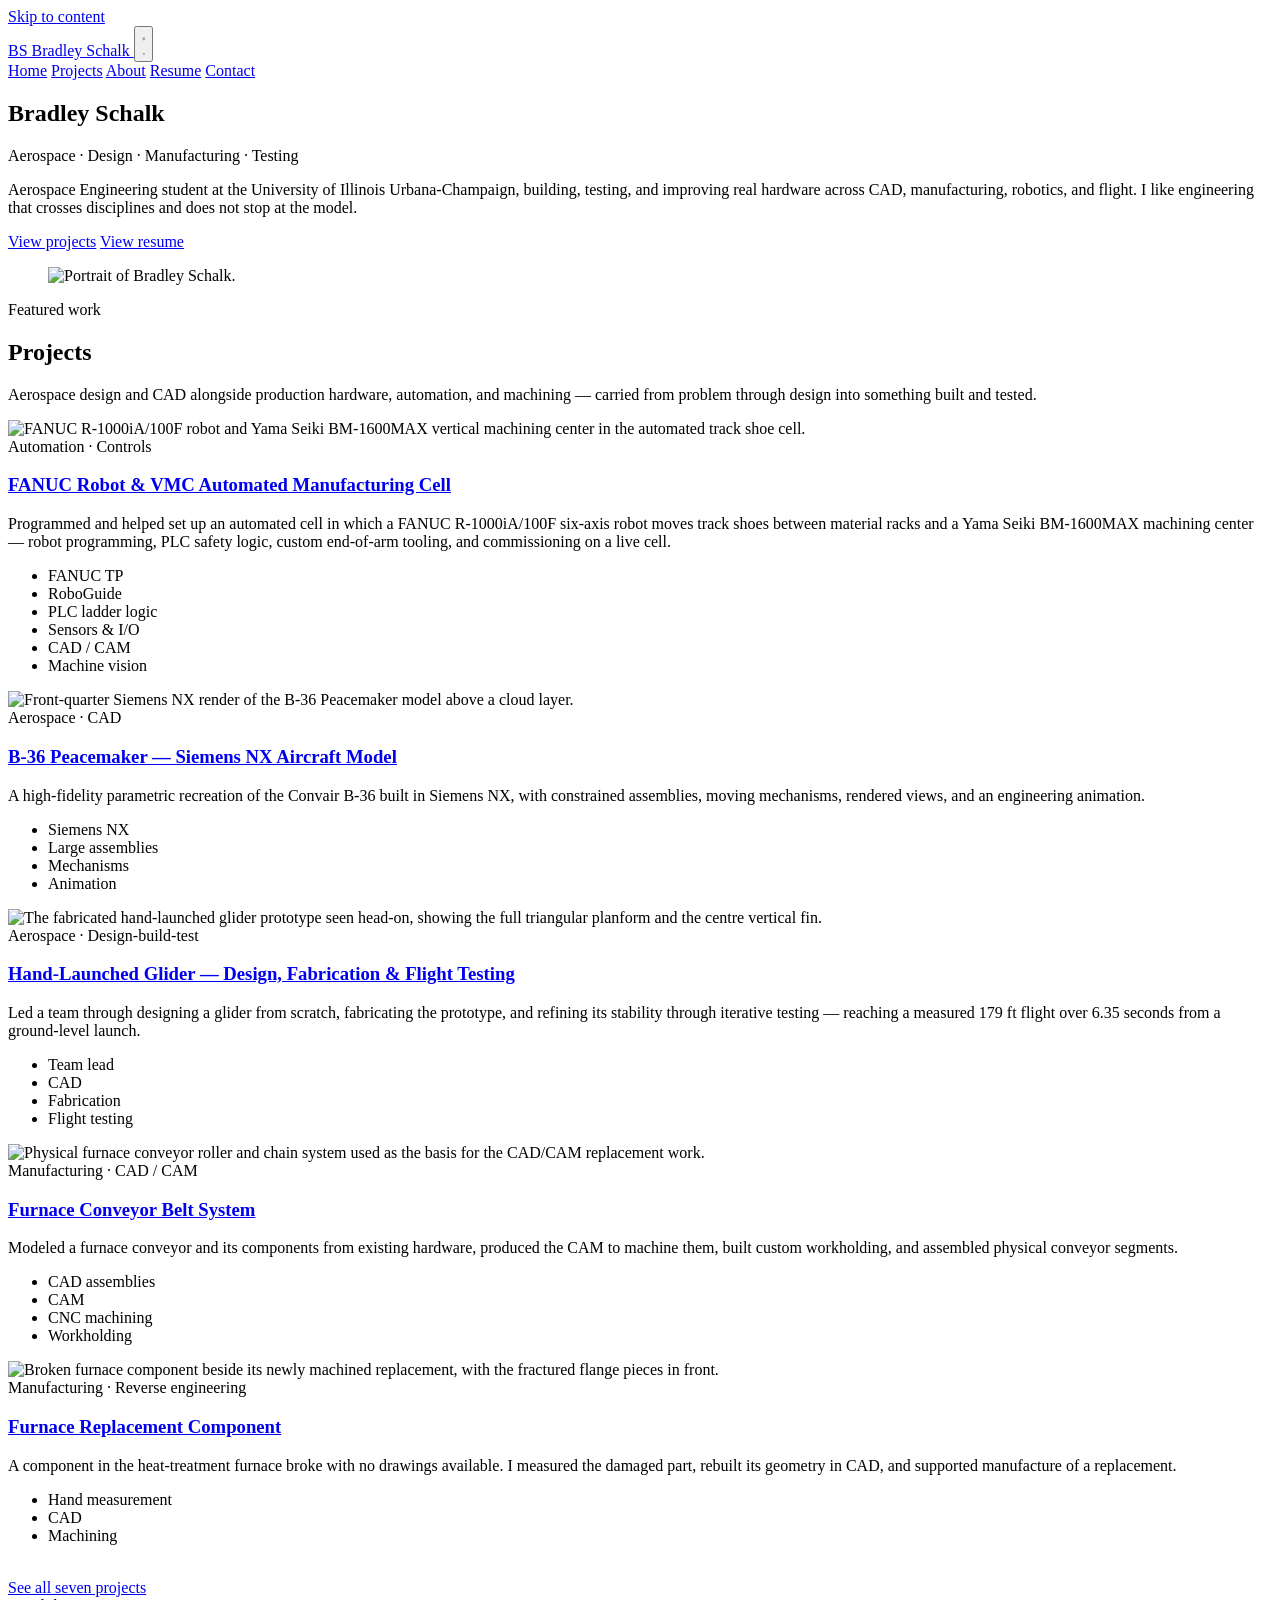
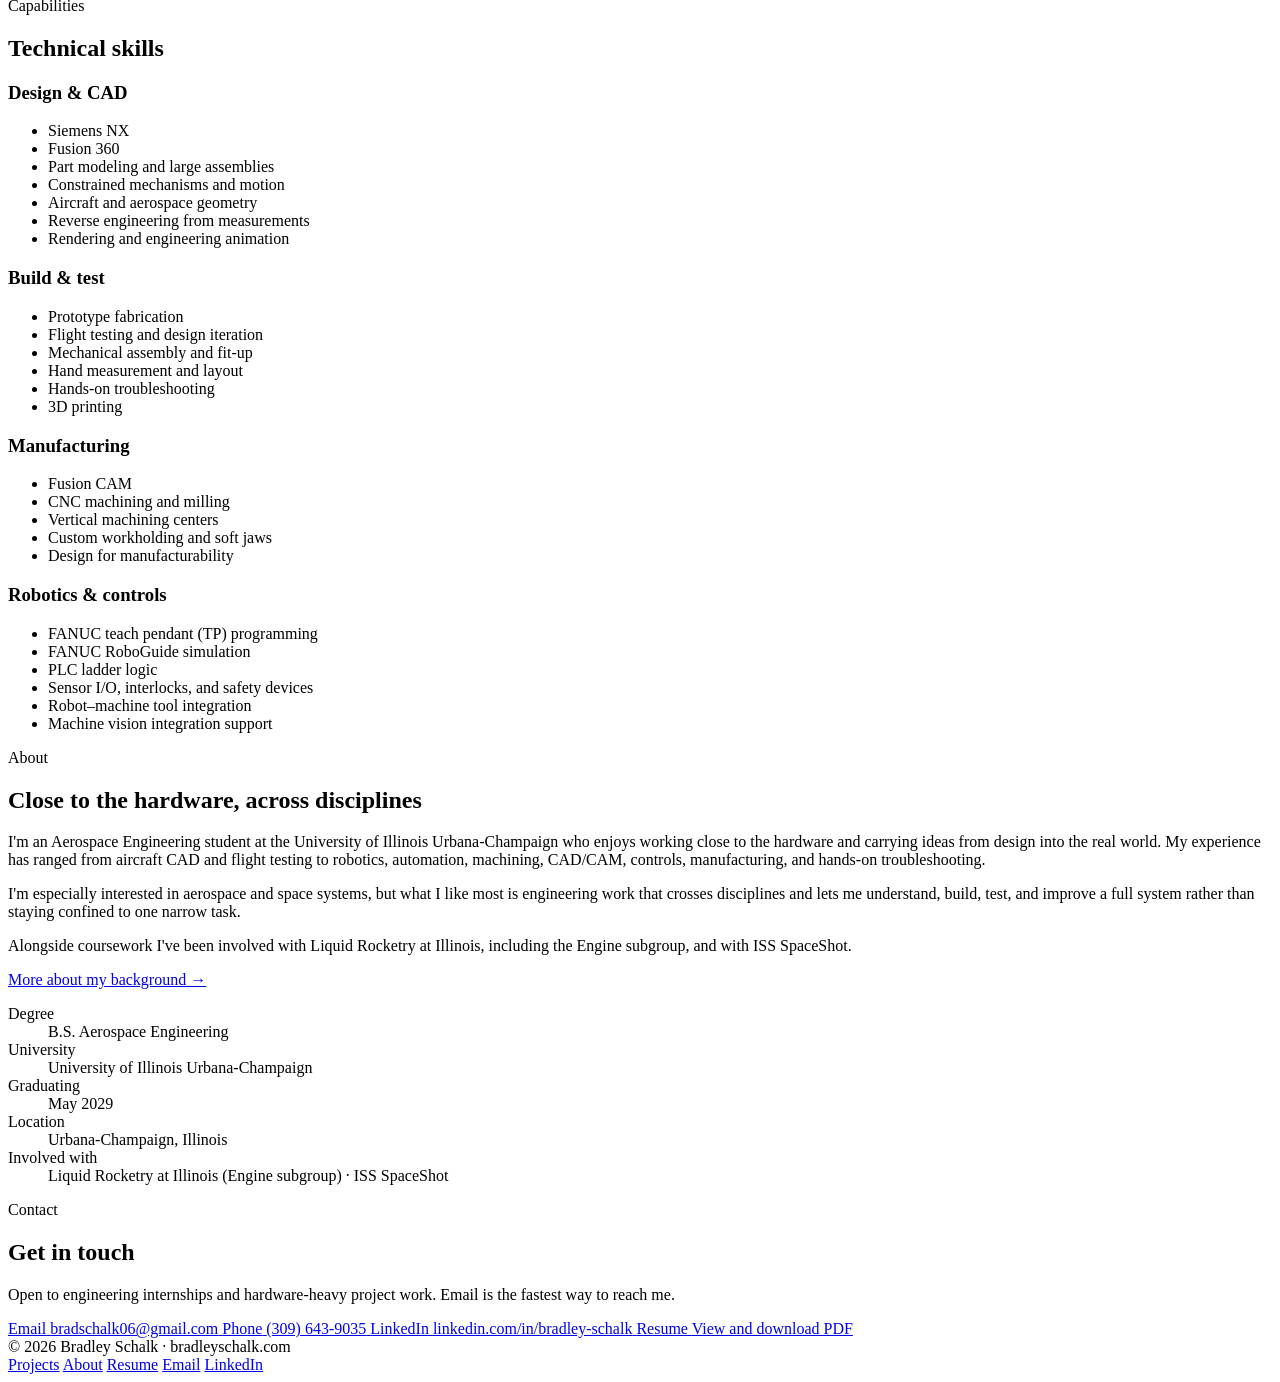
==== index.html @ 41329cb3 "Add files via upload" ====
<!DOCTYPE html>
<html lang="en">
<head>
<meta charset="utf-8">
<meta name="viewport" content="width=device-width, initial-scale=1">

<title>Bradley Schalk | Aerospace Engineering Portfolio</title>
<meta name="description" content="Aerospace Engineering portfolio of Bradley Schalk featuring aircraft CAD, flight testing, robotics, manufacturing, CAD/CAM, mechanical design, automation, and hands-on engineering projects.">
<meta name="author" content="Bradley Schalk">

<!-- Canonical + Open Graph URLs. Run ./set-domain.sh <your-domain> to fill these in. -->
<link rel="canonical" href="https://bradleyschalk.com/">

<meta property="og:site_name" content="bradleyschalk.com">
<meta property="og:type" content="website">
<meta property="og:title" content="Bradley Schalk | Aerospace Engineering Portfolio">
<meta property="og:description" content="Aerospace Engineering student turning designs into real hardware — aircraft CAD, flight testing, robotics, automation, CAD/CAM, and machining.">
<meta property="og:image" content="https://bradleyschalk.com/assets/images/og-image.jpg">
<meta property="og:url" content="https://bradleyschalk.com/">
<meta name="twitter:card" content="summary_large_image">

<link rel="icon" href="favicon.svg" type="image/svg+xml">

<link rel="preconnect" href="https://fonts.googleapis.com">
<link rel="preconnect" href="https://fonts.gstatic.com" crossorigin>
<link href="https://fonts.googleapis.com/css2?family=IBM+Plex+Mono:wght@400;500;600&family=IBM+Plex+Sans:wght@400;500;600;700&display=swap" rel="stylesheet">
<link rel="stylesheet" href="css/styles.css">

<script type="application/ld+json">
{
  "@context": "https://schema.org",
  "@type": "Person",
  "name": "Bradley Schalk",
  "description": "Aerospace Engineering student at the University of Illinois Urbana-Champaign working across design, manufacturing, testing, and hands-on hardware.",
  "email": "bradschalk06@gmail.com",
  "address": {
    "@type": "PostalAddress",
    "addressLocality": "Urbana-Champaign",
    "addressRegion": "IL",
    "addressCountry": "US"
  },
  "alumniOf": {
    "@type": "CollegeOrUniversity",
    "name": "University of Illinois Urbana-Champaign"
  },
  "sameAs": ["https://www.linkedin.com/in/bradley-schalk"]
}
</script>
</head>

<body>
<a class="skip-link" href="#main">Skip to content</a>

<!-- ============================= NAVIGATION ============================= -->
<header class="nav">
  <div class="wrap nav__inner">
    <a class="nav__brand" href="index.html">
      <span class="nav__mark" aria-hidden="true">BS</span>
      Bradley Schalk
    </a>

    <button class="nav__toggle" type="button" aria-expanded="false" aria-controls="nav-links" aria-label="Toggle navigation">
      <svg class="icon-open" viewBox="0 0 24 24" fill="none" stroke="currentColor" stroke-width="2" aria-hidden="true"><path d="M3 6h18M3 12h18M3 18h18"/></svg>
      <svg class="icon-close" viewBox="0 0 24 24" fill="none" stroke="currentColor" stroke-width="2" aria-hidden="true"><path d="M18 6L6 18M6 6l12 12"/></svg>
    </button>

    <nav class="nav__links" id="nav-links" aria-label="Main">
      <a class="nav__link" href="index.html" aria-current="page">Home</a>
      <a class="nav__link" href="projects/index.html">Projects</a>
      <a class="nav__link" href="about.html">About</a>
      <a class="nav__link" href="resume.html">Resume</a>
      <a class="nav__link" href="contact.html">Contact</a>
    </nav>
  </div>
</header>

<main id="main">

  <!-- ================================ HERO ============================== -->
  <section class="hero">
    <div class="wrap hero__grid">
      <div>
        <h1>Bradley Schalk</h1>
        <p class="hero__role">Aerospace &middot; Design &middot; Manufacturing &middot; Testing</p>
        <p class="hero__lead">
          Aerospace Engineering student at the University of Illinois Urbana-Champaign,
          building, testing, and improving real hardware across CAD, manufacturing,
          robotics, and flight. I like engineering that crosses disciplines and does not
          stop at the model.
        </p>
        <div class="btn-row">
          <a class="btn btn--primary" href="projects/index.html">View projects</a>
          <a class="btn" href="resume.html">View resume</a>
        </div>
      </div>

      <figure class="hero__figure">
        <img src="assets/images/about/portrait.webp"
             alt="Portrait of Bradley Schalk."
             width="800" height="1000" fetchpriority="high" decoding="async">
      </figure>
    </div>
  </section>

  <!-- ========================= FEATURED PROJECTS ======================== -->
  <section class="section" id="projects">
    <div class="wrap">
      <div class="section__head">
        <span class="eyebrow">Featured work</span>
        <h2>Projects</h2>
        <p>
          Aerospace design and CAD alongside production hardware, automation, and
          machining &mdash; carried from problem through design into something built and
          tested.
        </p>
      </div>

      <div class="pgrid">

        <!-- ---------------------- FLAGSHIP PROJECT ---------------------- -->
        <article class="pcard pcard--flagship">
          <div class="pcard__media">
            <img src="assets/images/robot-cell/cell-overview-thumb.webp"
                 alt="FANUC R-1000iA/100F robot and Yama Seiki BM-1600MAX vertical machining center in the automated track shoe cell."
                 loading="lazy" decoding="async" width="820" height="615">
          </div>
          <div class="pcard__body">
            <span class="eyebrow">Automation &middot; Controls</span>
            <h3 class="pcard__title">
              <a href="projects/robot-cell.html">FANUC Robot &amp; VMC Automated Manufacturing Cell</a>
            </h3>
            <p class="pcard__desc">
              Programmed and helped set up an automated cell in which a FANUC
              R-1000iA/100F six-axis robot moves track shoes between material racks and a
              Yama Seiki BM-1600MAX machining center &mdash; robot programming, PLC safety
              logic, custom end-of-arm tooling, and commissioning on a live cell.
            </p>
            <div class="pcard__foot">
              <ul class="tags">
                <li class="tag tag--accent">FANUC TP</li>
                <li class="tag">RoboGuide</li>
                <li class="tag">PLC ladder logic</li>
                <li class="tag">Sensors &amp; I/O</li>
                <li class="tag">CAD / CAM</li>
                <li class="tag">Machine vision</li>
              </ul>
            </div>
          </div>
        </article>

        <div class="pcol">
          <article class="pcard">
            <div class="pcard__media pcard__media--fit pcard__media--cine">
              <img src="assets/images/b36-peacemaker/nx-render-front-quarter-thumb.webp"
                   alt="Front-quarter Siemens NX render of the B-36 Peacemaker model above a cloud layer."
                   loading="lazy" decoding="async" width="820" height="434">
            </div>
            <div class="pcard__body">
              <span class="eyebrow">Aerospace &middot; CAD</span>
              <h3 class="pcard__title">
                <a href="projects/b36-peacemaker.html">B-36 Peacemaker &mdash; Siemens NX Aircraft Model</a>
              </h3>
              <p class="pcard__desc">
                A high-fidelity parametric recreation of the Convair B-36 built in Siemens
                NX, with constrained assemblies, moving mechanisms, rendered views, and an
                engineering animation.
              </p>
              <div class="pcard__foot">
                <ul class="tags">
                  <li class="tag tag--accent">Siemens NX</li>
                  <li class="tag">Large assemblies</li>
                  <li class="tag">Mechanisms</li>
                  <li class="tag">Animation</li>
                </ul>
              </div>
            </div>
          </article>
          <article class="pcard">
            <div class="pcard__media pcard__media--fit pcard__media--wide">
              <img src="assets/images/glider/cover-card.webp"
                   alt="The fabricated hand-launched glider prototype seen head-on, showing the full triangular planform and the centre vertical fin."
                   loading="lazy" decoding="async" width="1100" height="1081">
            </div>
            <div class="pcard__body">
              <span class="eyebrow">Aerospace &middot; Design-build-test</span>
              <h3 class="pcard__title">
                <a href="projects/glider.html">Hand-Launched Glider &mdash; Design, Fabrication &amp; Flight Testing</a>
              </h3>
              <p class="pcard__desc">
                Led a team through designing a glider from scratch, fabricating the
                prototype, and refining its stability through iterative testing &mdash;
                reaching a measured 179 ft flight over 6.35 seconds from a ground-level
                launch.
              </p>
              <div class="pcard__foot">
                <ul class="tags">
                  <li class="tag tag--accent">Team lead</li>
                  <li class="tag">CAD</li>
                  <li class="tag">Fabrication</li>
                  <li class="tag">Flight testing</li>
                </ul>
              </div>
            </div>
          </article>
        </div>

        <div class="pcol">
          <article class="pcard">
            <div class="pcard__media">
              <img src="assets/images/conveyor/hero-physical-thumb.webp"
                   alt="Physical furnace conveyor roller and chain system used as the basis for the CAD/CAM replacement work."
                   loading="lazy" decoding="async" width="820" height="615">
            </div>
            <div class="pcard__body">
              <span class="eyebrow">Manufacturing &middot; CAD / CAM</span>
              <h3 class="pcard__title">
                <a href="projects/conveyor.html">Furnace Conveyor Belt System</a>
              </h3>
              <p class="pcard__desc">
                Modeled a furnace conveyor and its components from existing hardware,
                produced the CAM to machine them, built custom workholding, and assembled
                physical conveyor segments.
              </p>
              <div class="pcard__foot">
                <ul class="tags">
                  <li class="tag">CAD assemblies</li>
                  <li class="tag">CAM</li>
                  <li class="tag">CNC machining</li>
                  <li class="tag">Workholding</li>
                </ul>
              </div>
            </div>
          </article>
          <article class="pcard">
            <div class="pcard__media">
              <img src="assets/images/furnace-part/original-vs-replacement-cover-thumb.webp"
                   alt="Broken furnace component beside its newly machined replacement, with the fractured flange pieces in front."
                   loading="lazy" decoding="async" width="820" height="513">
            </div>
            <div class="pcard__body">
              <span class="eyebrow">Manufacturing &middot; Reverse engineering</span>
              <h3 class="pcard__title">
                <a href="projects/furnace-part.html">Furnace Replacement Component</a>
              </h3>
              <p class="pcard__desc">
                A component in the heat-treatment furnace broke with no drawings available. I
                measured the damaged part, rebuilt its geometry in CAD, and supported
                manufacture of a replacement.
              </p>
              <div class="pcard__foot">
                <ul class="tags">
                  <li class="tag">Hand measurement</li>
                  <li class="tag">CAD</li>
                  <li class="tag">Machining</li>
                </ul>
              </div>
            </div>
          </article>
        </div>


      </div>

      <div class="btn-row" style="margin-top:34px">
        <a class="btn" href="projects/index.html">See all seven projects</a>
      </div>
    </div>
  </section>

  <!-- ============================== SKILLS ============================== -->
  <section class="section" id="skills">
    <div class="wrap">
      <div class="section__head">
        <span class="eyebrow">Capabilities</span>
        <h2>Technical skills</h2>
      </div>

      <!-- TIP: add any other software you want listed as you pick it up. -->
      <div class="skills">
        <div class="skills__group">
          <h3>Design &amp; CAD</h3>
          <ul>
            <li>Siemens NX</li>
            <li>Fusion 360</li>
            <li>Part modeling and large assemblies</li>
            <li>Constrained mechanisms and motion</li>
            <li>Aircraft and aerospace geometry</li>
            <li>Reverse engineering from measurements</li>
            <li>Rendering and engineering animation</li>
          </ul>
        </div>

        <div class="skills__group">
          <h3>Build &amp; test</h3>
          <ul>
            <li>Prototype fabrication</li>
            <li>Flight testing and design iteration</li>
            <li>Mechanical assembly and fit-up</li>
            <li>Hand measurement and layout</li>
            <li>Hands-on troubleshooting</li>
            <li>3D printing</li>
          </ul>
        </div>

        <div class="skills__group">
          <h3>Manufacturing</h3>
          <ul>
            <li>Fusion CAM</li>
            <li>CNC machining and milling</li>
            <li>Vertical machining centers</li>
            <li>Custom workholding and soft jaws</li>
            <li>Design for manufacturability</li>
          </ul>
        </div>

        <div class="skills__group">
          <h3>Robotics &amp; controls</h3>
          <ul>
            <li>FANUC teach pendant (TP) programming</li>
            <li>FANUC RoboGuide simulation</li>
            <li>PLC ladder logic</li>
            <li>Sensor I/O, interlocks, and safety devices</li>
            <li>Robot&ndash;machine tool integration</li>
            <li>Machine vision integration support</li>
          </ul>
        </div>
      </div>
    </div>
  </section>

  <!-- =============================== ABOUT ============================== -->
  <section class="section" id="about">
    <div class="wrap">
      <div class="section__head">
        <span class="eyebrow">About</span>
        <h2>Close to the hardware, across disciplines</h2>
      </div>

      <div class="hero__grid">
        <div class="prose">
          <p>
            I'm an Aerospace Engineering student at the University of Illinois
            Urbana-Champaign who enjoys working close to the hardware and carrying ideas
            from design into the real world. My experience has ranged from aircraft CAD and
            flight testing to robotics, automation, machining, CAD/CAM, controls,
            manufacturing, and hands-on troubleshooting.
          </p>
          <p>
            I'm especially interested in aerospace and space systems, but what I like most
            is engineering work that crosses disciplines and lets me understand, build,
            test, and improve a full system rather than staying confined to one narrow
            task.
          </p>
          <p>
            Alongside coursework I've been involved with Liquid Rocketry at Illinois,
            including the Engine subgroup, and with ISS SpaceShot.
          </p>
          <p><a href="about.html">More about my background &rarr;</a></p>
        </div>

        <dl class="specs">
          <div class="specs__row">
            <dt class="specs__key">Degree</dt>
            <dd class="specs__val">B.S. Aerospace Engineering</dd>
          </div>
          <div class="specs__row">
            <dt class="specs__key">University</dt>
            <dd class="specs__val">University of Illinois Urbana-Champaign</dd>
          </div>
          <div class="specs__row">
            <dt class="specs__key">Graduating</dt>
            <dd class="specs__val">May 2029</dd>
          </div>
          <div class="specs__row">
            <dt class="specs__key">Location</dt>
            <dd class="specs__val">Urbana-Champaign, Illinois</dd>
          </div>
          <div class="specs__row">
            <dt class="specs__key">Involved with</dt>
            <dd class="specs__val">Liquid Rocketry at Illinois (Engine subgroup) &middot; ISS SpaceShot</dd>
          </div>
        </dl>
      </div>
    </div>
  </section>

  <!-- ============================= CONTACT ============================== -->
  <section class="section" id="contact">
    <div class="wrap">
      <div class="section__head">
        <span class="eyebrow">Contact</span>
        <h2>Get in touch</h2>
        <p>Open to engineering internships and hardware-heavy project work. Email is the fastest way to reach me.</p>
      </div>

      <div class="contact-grid">
        <a class="contact-card" href="mailto:bradschalk06@gmail.com">
          <span class="eyebrow">Email</span>
          <span class="value">bradschalk06@gmail.com</span>
        </a>
        <a class="contact-card" href="tel:+13096439035">
          <span class="eyebrow">Phone</span>
          <span class="value">(309) 643-9035</span>
        </a>
        <a class="contact-card" href="https://www.linkedin.com/in/bradley-schalk" target="_blank" rel="noopener">
          <span class="eyebrow">LinkedIn</span>
          <span class="value">linkedin.com/in/bradley-schalk</span>
        </a>
        <a class="contact-card" href="resume.html">
          <span class="eyebrow">Resume</span>
          <span class="value">View and download PDF</span>
        </a>
      </div>
    </div>
  </section>

</main>

<!-- ================================ FOOTER =============================== -->
<footer class="footer">
  <div class="wrap footer__inner">
    <span>&copy; <span id="year">2026</span> Bradley Schalk &middot; bradleyschalk.com</span>
    <nav class="footer__links" aria-label="Footer">
      <a href="projects/index.html">Projects</a>
      <a href="about.html">About</a>
      <a href="resume.html">Resume</a>
      <a href="mailto:bradschalk06@gmail.com">Email</a>
      <a href="https://www.linkedin.com/in/bradley-schalk" target="_blank" rel="noopener">LinkedIn</a>
    </nav>
  </div>
</footer>

<script src="js/script.js"></script>
<script>document.getElementById("year").textContent = new Date().getFullYear();</script>
</body>
</html>
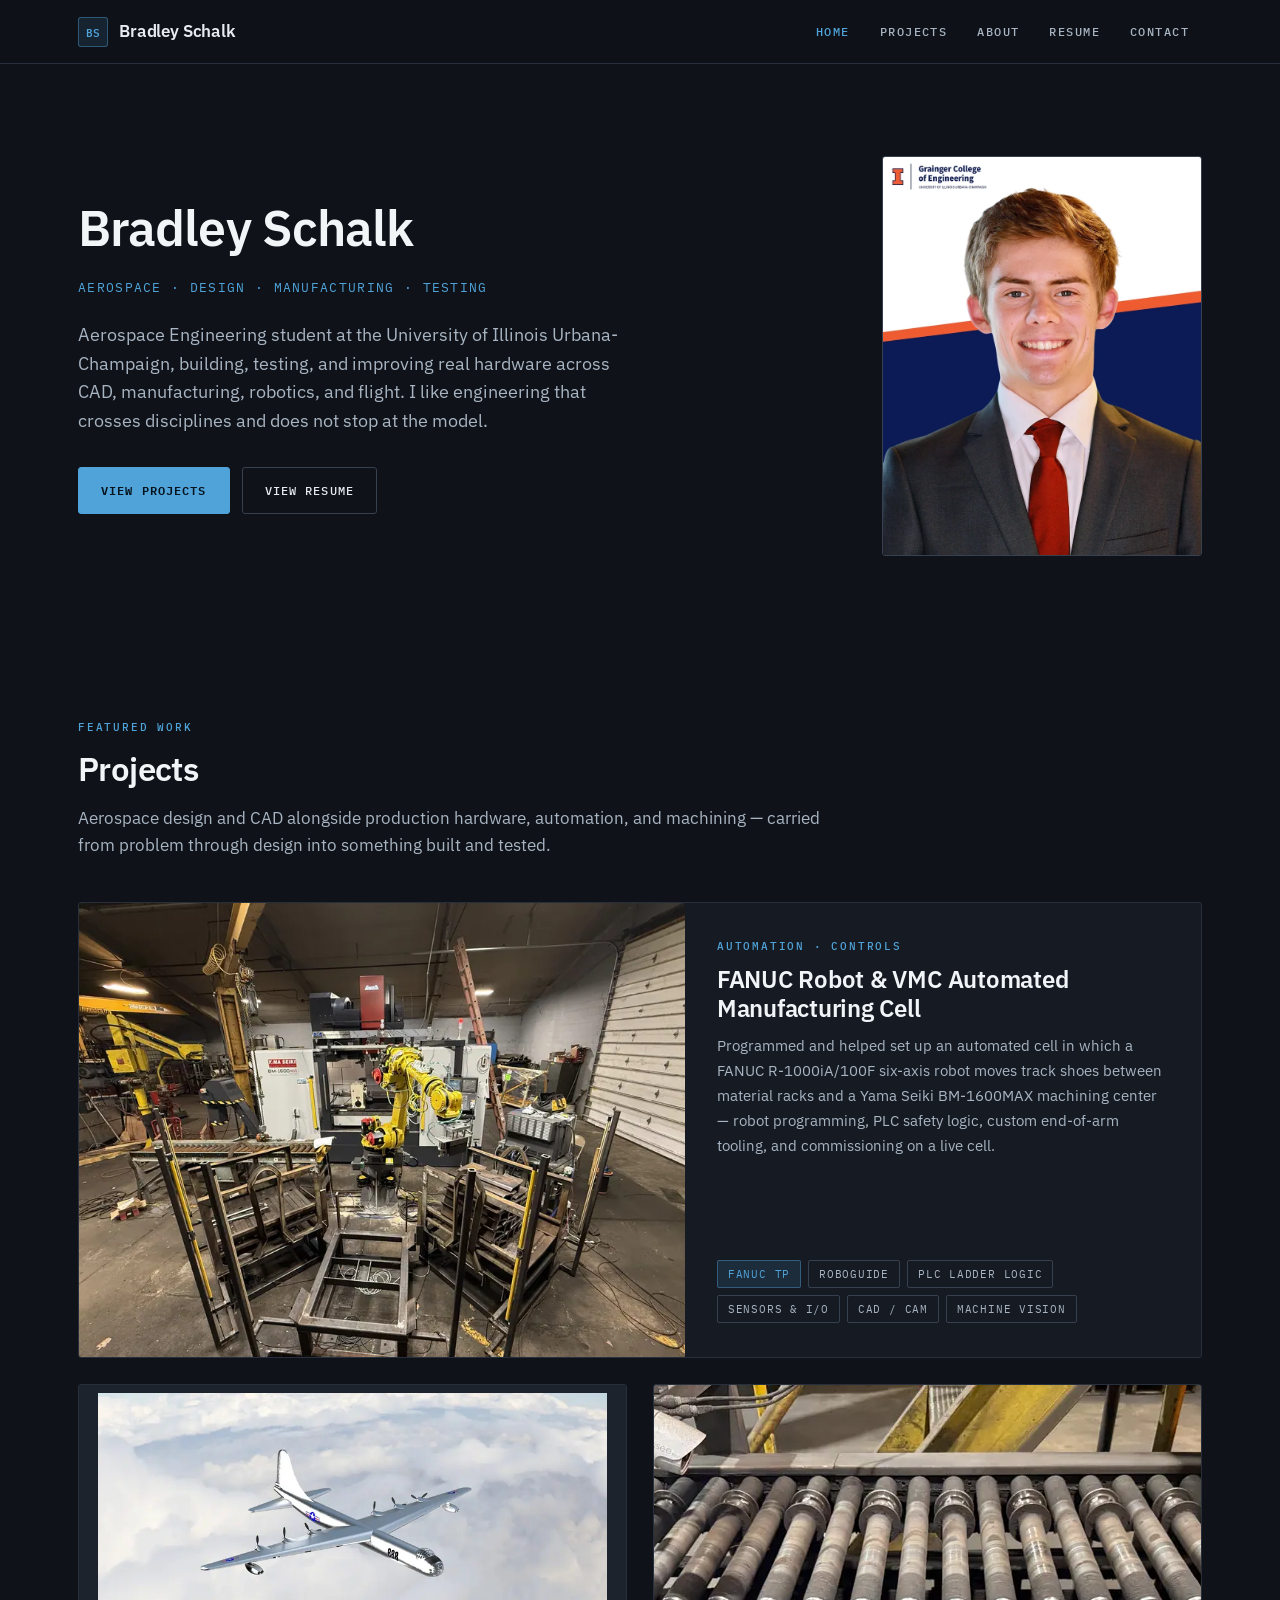
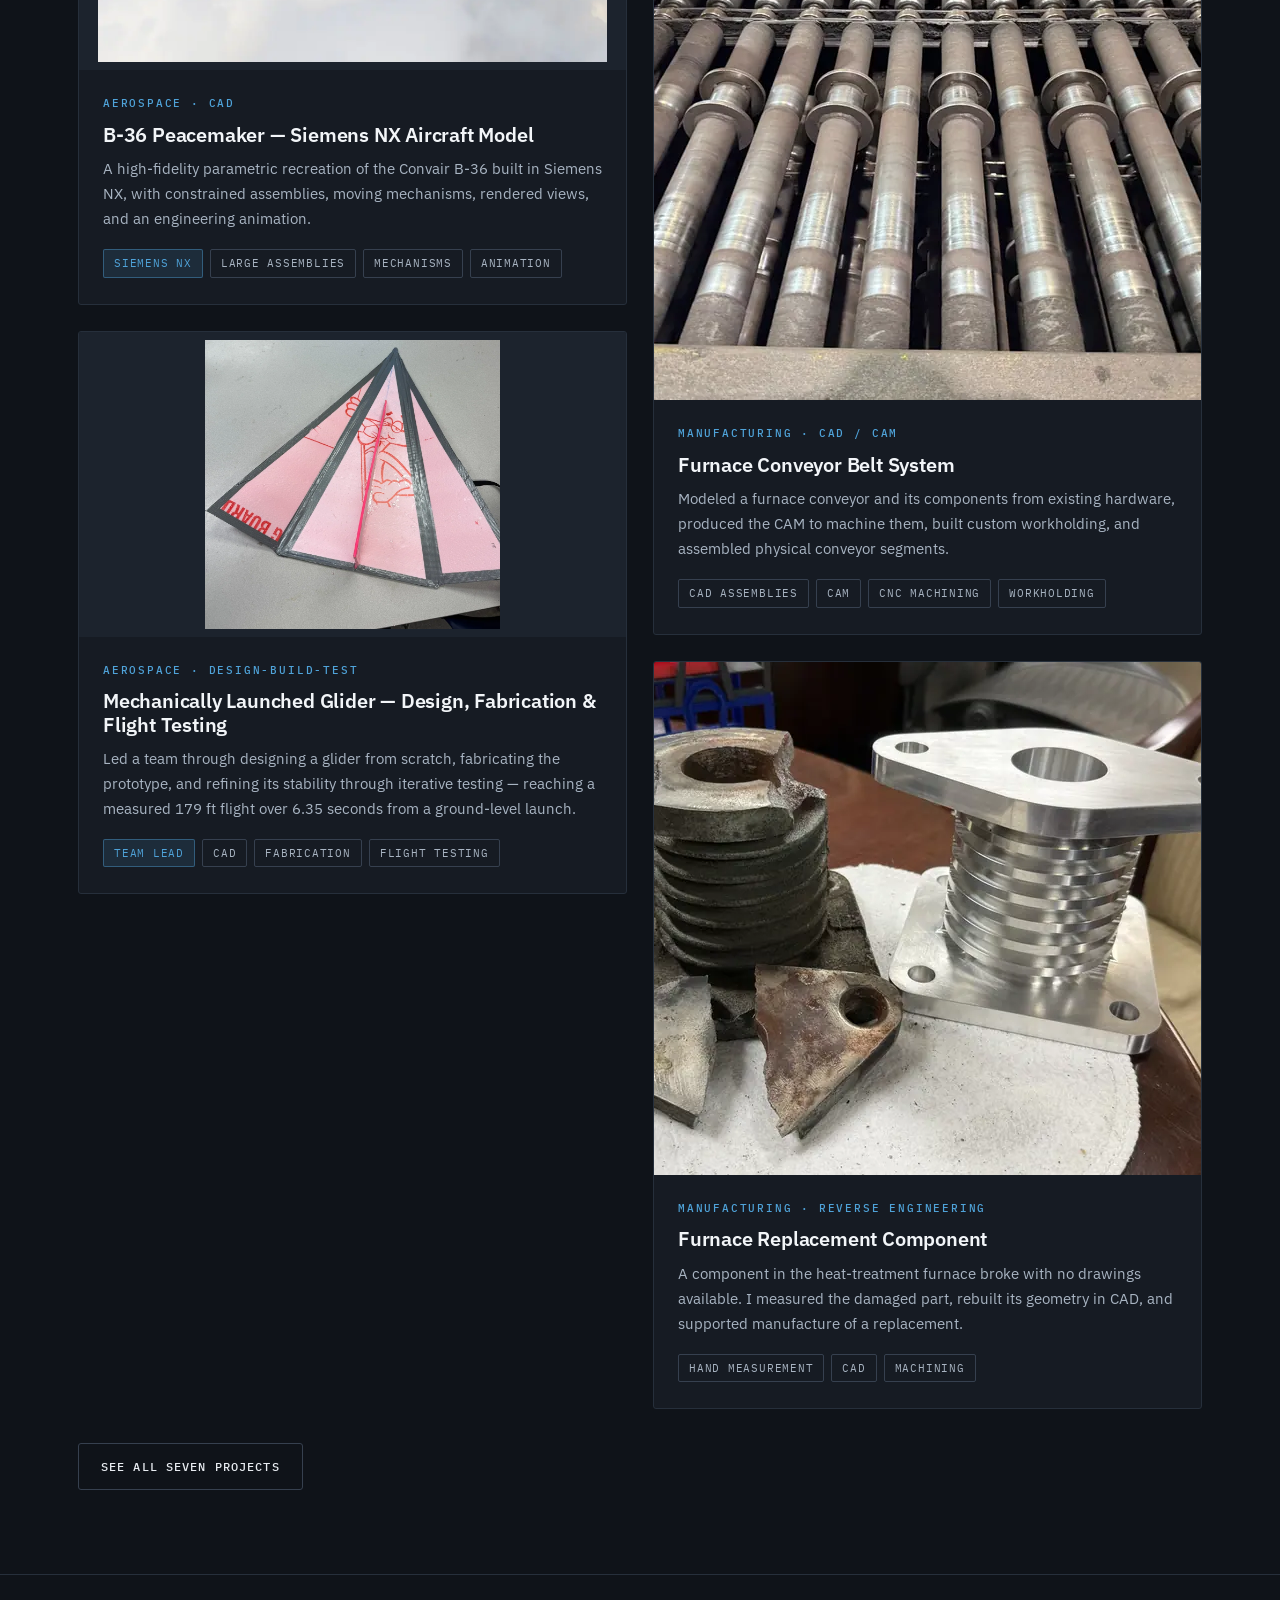
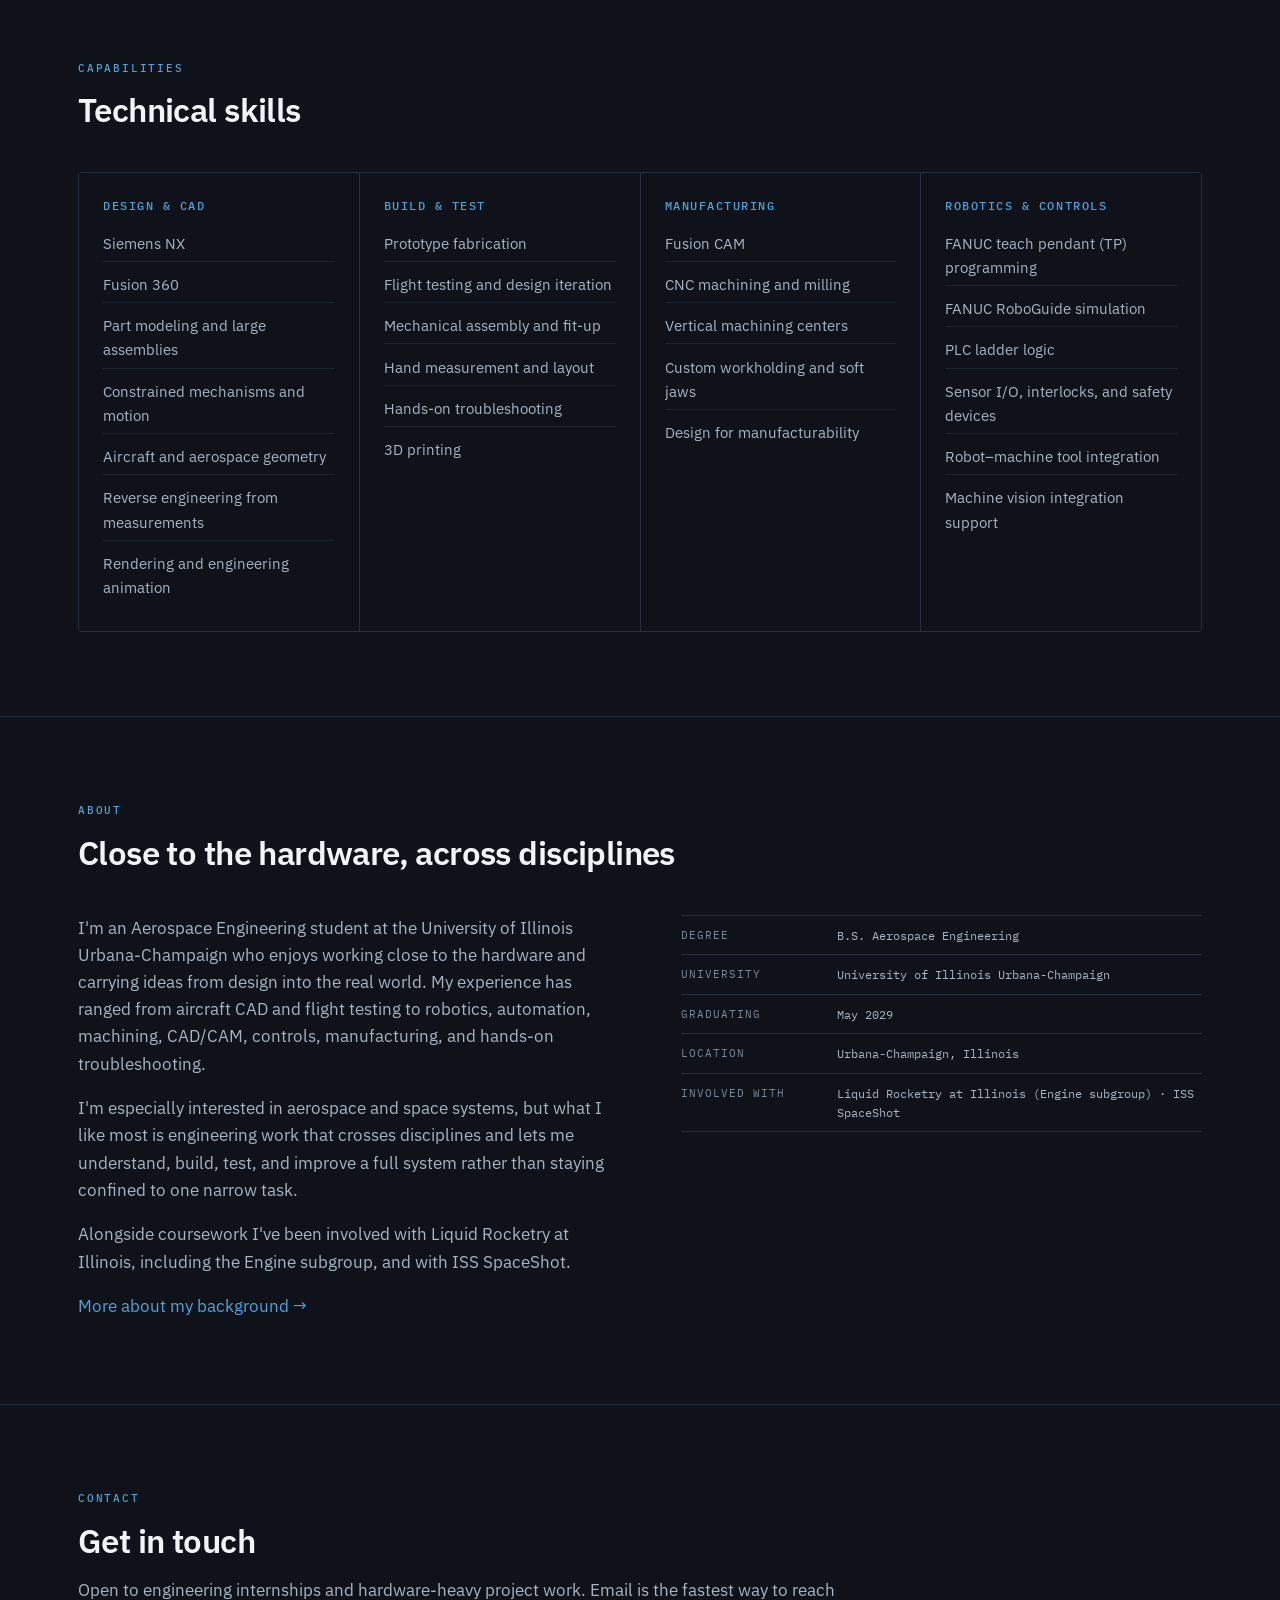
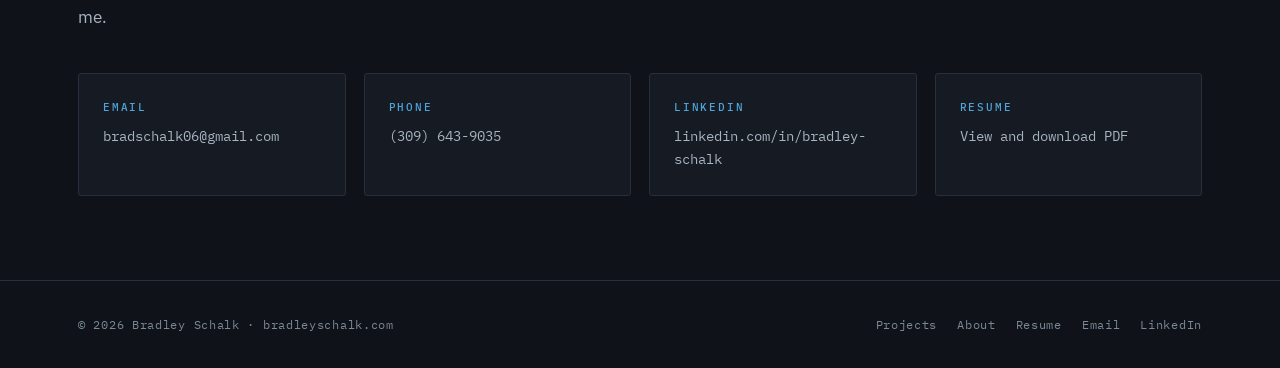
==== commit f9aaa048: "Description Changes: Participant to Team Member, Hand Launched to mechanically launched" ====
--- a/index.html
+++ b/index.html
@@ -178,13 +178,13 @@
           <article class="pcard">
             <div class="pcard__media pcard__media--fit pcard__media--wide">
               <img src="assets/images/glider/cover-card.webp"
-                   alt="The fabricated hand-launched glider prototype seen head-on, showing the full triangular planform and the centre vertical fin."
+                   alt="The fabricated mechanically launched glider prototype seen head-on, showing the full triangular planform and the centre vertical fin."
                    loading="lazy" decoding="async" width="1100" height="1081">
             </div>
             <div class="pcard__body">
               <span class="eyebrow">Aerospace &middot; Design-build-test</span>
               <h3 class="pcard__title">
-                <a href="projects/glider.html">Hand-Launched Glider &mdash; Design, Fabrication &amp; Flight Testing</a>
+                <a href="projects/glider.html">Mechanically Launched Glider &mdash; Design, Fabrication &amp; Flight Testing</a>
               </h3>
               <p class="pcard__desc">
                 Led a team through designing a glider from scratch, fabricating the
--- a/css/styles.css
+++ b/css/styles.css
@@ -0,0 +1,1019 @@
+/* ==========================================================================
+   Bradley Schalk — Engineering Portfolio
+   Design tokens and shared components.
+   Edit colors and spacing here; every page reads from this file.
+   ========================================================================== */
+
+:root {
+  /* --- Surface ---------------------------------------------------------- */
+  --bg:          #0F1319;
+  --surface:     #161B23;
+  --surface-2:   #1C232D;
+  --panel-light: #EEF1F4;   /* backing for CAD/CAM screenshots (white bg) */
+  --line:        #262F3B;
+  --line-strong: #36404F;
+
+  /* --- Text ------------------------------------------------------------- */
+  --text:        #E8ECF1;
+  --text-dim:    #A8B4C2;
+  --text-faint:  #7B8896;
+
+  /* --- Accent ----------------------------------------------------------
+     One restrained accent. To switch to a UIUC orange, change these three
+     values to #E84A27 / rgba(232,74,39,.14) / rgba(232,74,39,.42).        */
+  --accent:      #4FA3D9;
+  --accent-soft: rgba(79, 163, 217, .13);
+  --accent-line: rgba(79, 163, 217, .42);
+
+  /* --- Type ------------------------------------------------------------- */
+  --font-sans: "IBM Plex Sans", ui-sans-serif, system-ui, -apple-system,
+               "Segoe UI", Helvetica, Arial, sans-serif;
+  --font-mono: "IBM Plex Mono", ui-monospace, SFMono-Regular, Menlo,
+               Consolas, monospace;
+
+  /* --- Layout ----------------------------------------------------------- */
+  --wrap:      1180px;
+  --wrap-text: 760px;
+  --nav-h:     64px;
+  --radius:    3px;
+}
+
+/* ==========================================================================
+   Base
+   ========================================================================== */
+
+*, *::before, *::after { box-sizing: border-box; }
+
+html {
+  scroll-behavior: smooth;
+  scroll-padding-top: calc(var(--nav-h) + 16px);
+  -webkit-text-size-adjust: 100%;
+}
+
+body {
+  margin: 0;
+  background: var(--bg);
+  color: var(--text);
+  font-family: var(--font-sans);
+  font-size: 16.5px;
+  line-height: 1.65;
+  font-weight: 400;
+  -webkit-font-smoothing: antialiased;
+  text-rendering: optimizeLegibility;
+}
+
+img, video { max-width: 100%; display: block; }
+
+a { color: var(--accent); text-decoration: none; }
+a:hover { text-decoration: underline; text-underline-offset: 3px; }
+
+h1, h2, h3, h4 {
+  margin: 0;
+  font-weight: 600;
+  line-height: 1.18;
+  letter-spacing: -0.018em;
+  color: #F2F5F8;
+}
+
+h1 { font-size: clamp(2.1rem, 4.6vw, 3.15rem); }
+h2 { font-size: clamp(1.55rem, 2.9vw, 2.05rem); }
+h3 { font-size: 1.16rem; letter-spacing: -0.01em; }
+h4 { font-size: 1rem; letter-spacing: 0; }
+
+p { margin: 0 0 1.05em; }
+p:last-child { margin-bottom: 0; }
+
+ul, ol { margin: 0 0 1.05em; padding-left: 1.15em; }
+li { margin-bottom: .42em; }
+li:last-child { margin-bottom: 0; }
+
+hr { border: 0; border-top: 1px solid var(--line); margin: 0; }
+
+::selection { background: var(--accent-line); color: #fff; }
+
+:focus-visible {
+  outline: 2px solid var(--accent);
+  outline-offset: 3px;
+  border-radius: 2px;
+}
+
+.skip-link {
+  position: absolute;
+  left: 12px;
+  top: -60px;
+  z-index: 200;
+  padding: 10px 16px;
+  background: var(--accent);
+  color: #06121C;
+  font-weight: 600;
+  border-radius: var(--radius);
+  transition: top .15s ease;
+}
+.skip-link:focus { top: 12px; text-decoration: none; }
+
+.visually-hidden {
+  position: absolute; width: 1px; height: 1px;
+  margin: -1px; padding: 0; overflow: hidden;
+  clip: rect(0 0 0 0); white-space: nowrap; border: 0;
+}
+
+/* ==========================================================================
+   Layout primitives
+   ========================================================================== */
+
+.wrap {
+  width: 100%;
+  max-width: var(--wrap);
+  margin-left: auto;
+  margin-right: auto;
+  margin-inline: auto;
+  padding-left: 28px;
+  padding-right: 28px;
+  padding-inline: 28px;
+}
+
+.section { padding-block: 84px; }
+.section + .section { border-top: 1px solid var(--line); }
+.section--tight { padding-block: 60px; }
+
+.section__head { margin-bottom: 42px; max-width: var(--wrap-text); }
+.section__head h2 { margin-bottom: .5em; }
+.section__head p { color: var(--text-dim); margin-bottom: 0; }
+
+/* Mono label used for eyebrows, captions, and data keys.
+   This is the site's main typographic signal — keep it small and spaced. */
+.eyebrow {
+  display: block;
+  font-family: var(--font-mono);
+  font-size: .705rem;
+  font-weight: 500;
+  letter-spacing: .16em;
+  text-transform: uppercase;
+  color: var(--accent);
+  margin-bottom: 14px;
+}
+.eyebrow--dim { color: var(--text-faint); }
+
+.lead {
+  font-size: 1.13rem;
+  line-height: 1.6;
+  color: var(--text-dim);
+}
+
+.prose { max-width: var(--wrap-text); }
+.prose h3 { margin: 2.1em 0 .65em; }
+.prose h3:first-child { margin-top: 0; }
+.prose ul { color: var(--text-dim); }
+.prose p { color: var(--text-dim); }
+.prose strong { color: var(--text); font-weight: 600; }
+
+/* ==========================================================================
+   Buttons
+   ========================================================================== */
+
+.btn {
+  display: inline-flex;
+  align-items: center;
+  gap: 9px;
+  padding: 12px 22px;
+  border: 1px solid var(--line-strong);
+  border-radius: var(--radius);
+  background: transparent;
+  color: var(--text);
+  font-family: var(--font-mono);
+  font-size: .78rem;
+  font-weight: 500;
+  letter-spacing: .09em;
+  text-transform: uppercase;
+  cursor: pointer;
+  transition: border-color .15s ease, background-color .15s ease, color .15s ease;
+}
+.btn:hover { border-color: var(--accent); color: #fff; text-decoration: none; }
+
+.btn--primary {
+  background: var(--accent);
+  border-color: var(--accent);
+  color: #06121C;
+  font-weight: 600;
+}
+.btn--primary:hover { background: #63B2E3; border-color: #63B2E3; color: #06121C; }
+
+.btn-row { display: flex; flex-wrap: wrap; gap: 12px; }
+
+/* ==========================================================================
+   Navigation
+   ========================================================================== */
+
+.nav {
+  position: sticky;
+  top: 0;
+  z-index: 100;
+  height: var(--nav-h);
+  background: rgba(15, 19, 25, .88);
+  backdrop-filter: saturate(150%) blur(12px);
+  -webkit-backdrop-filter: saturate(150%) blur(12px);
+  border-bottom: 1px solid var(--line);
+}
+
+.nav__inner {
+  height: 100%;
+  display: flex;
+  align-items: center;
+  justify-content: space-between;
+  gap: 24px;
+}
+
+.nav__brand {
+  display: flex;
+  align-items: center;
+  gap: 11px;
+  color: var(--text);
+  font-weight: 600;
+  letter-spacing: -0.01em;
+}
+.nav__brand:hover { text-decoration: none; color: #fff; }
+
+.nav__mark {
+  display: grid;
+  place-items: center;
+  width: 30px; height: 30px;
+  border: 1px solid var(--accent-line);
+  border-radius: var(--radius);
+  background: var(--accent-soft);
+  color: var(--accent);
+  font-family: var(--font-mono);
+  font-size: .68rem;
+  font-weight: 600;
+  letter-spacing: .04em;
+}
+
+.nav__links { display: flex; align-items: center; gap: 4px; }
+
+.nav__link {
+  padding: 8px 13px;
+  border-radius: var(--radius);
+  color: var(--text-dim);
+  font-family: var(--font-mono);
+  font-size: .745rem;
+  font-weight: 500;
+  letter-spacing: .12em;
+  text-transform: uppercase;
+  transition: color .15s ease, background-color .15s ease;
+}
+.nav__link:hover { color: var(--text); background: var(--surface-2); text-decoration: none; }
+.nav__link[aria-current="page"] { color: var(--accent); }
+
+.nav__toggle {
+  display: none;
+  width: 40px; height: 40px;
+  padding: 0;
+  align-items: center;
+  justify-content: center;
+  background: transparent;
+  border: 1px solid var(--line-strong);
+  border-radius: var(--radius);
+  color: var(--text);
+  cursor: pointer;
+}
+.nav__toggle svg { width: 19px; height: 19px; }
+.nav__toggle .icon-close { display: none; }
+.nav__toggle[aria-expanded="true"] .icon-open  { display: none; }
+.nav__toggle[aria-expanded="true"] .icon-close { display: block; }
+
+/* ==========================================================================
+   Hero
+   ========================================================================== */
+
+.hero { padding-block: 92px 78px; }
+
+.hero__grid {
+  display: grid;
+  grid-template-columns: 1.02fr .98fr;
+  gap: 60px;
+  align-items: start;
+}
+
+/* The hero itself is the one place the two columns should centre on each other. */
+.hero .hero__grid { align-items: center; }
+
+.hero h1 { margin-bottom: 20px; }
+
+.hero__role {
+  font-family: var(--font-mono);
+  font-size: .82rem;
+  letter-spacing: .1em;
+  text-transform: uppercase;
+  color: var(--accent);
+  margin-bottom: 22px;
+}
+
+.hero__lead {
+  font-size: 1.1rem;
+  line-height: 1.62;
+  color: var(--text-dim);
+  max-width: 52ch;
+  margin-bottom: 32px;
+}
+
+.hero__figure {
+    margin: 0;
+    width: 100%;
+    max-width: 320px;
+    justify-self: end;
+}
+/* Portrait photograph, so no fixed ratio box: height follows the image and the
+   frame wraps it exactly. A forced aspect-ratio would letterbox a 4:5 photo and
+   leave the dark bands this used to show. */
+.hero__figure img {
+  display: block;
+  width: 100%;
+  height: auto;
+  aspect-ratio: auto;
+  object-fit: contain;
+  border: 1px solid var(--line-strong);
+  border-radius: var(--radius);
+}
+
+/* ==========================================================================
+   Spec block — mono key/value rows. Used on cards and project pages.
+   ========================================================================== */
+
+.specs {
+  margin: 0;
+  border-top: 1px solid var(--line);
+  font-family: var(--font-mono);
+  font-size: .775rem;
+  line-height: 1.5;
+}
+
+.specs__row {
+  display: grid;
+  grid-template-columns: 138px 1fr;
+  gap: 18px;
+  padding: 10px 0;
+  border-bottom: 1px solid var(--line);
+}
+
+.specs__key {
+  color: var(--text-faint);
+  letter-spacing: .09em;
+  text-transform: uppercase;
+  font-size: .705rem;
+  padding-top: 1px;
+}
+.specs__val { color: var(--text-dim); margin: 0; }
+
+/* ==========================================================================
+   Tags
+   ========================================================================== */
+
+.tags { display: flex; flex-wrap: wrap; gap: 7px; list-style: none; margin: 0; padding: 0; }
+
+.tag {
+  display: inline-block;
+  padding: 4px 10px;
+  border: 1px solid var(--line-strong);
+  border-radius: 2px;
+  background: var(--surface);
+  color: var(--text-dim);
+  font-family: var(--font-mono);
+  font-size: .69rem;
+  letter-spacing: .07em;
+  text-transform: uppercase;
+  margin: 0;
+}
+.tag--accent { border-color: var(--accent-line); background: var(--accent-soft); color: var(--accent); }
+
+/* ==========================================================================
+   Project cards
+   ========================================================================== */
+
+/* align-items: start is what keeps a short card short. Grid items stretch to
+   the row height by default, which combined with `.pcard__foot { margin-top:
+   auto }` was pushing the tags of shorter cards to the bottom of a tall row and
+   leaving a dead band in between. Cards now size to their own content. */
+.pgrid {
+  display: grid;
+  grid-template-columns: repeat(2, 1fr);
+  gap: 26px;
+  align-items: start;
+}
+
+/* Independent column stacks.
+   A plain two-column grid shares row heights across columns, so a short card
+   is pinned to a row sized by its taller neighbour and the gap underneath it
+   grows. Each column is its own flex stack instead, so a card only ever waits
+   for the card directly above it in the SAME column. The flagship card stays a
+   direct grid child and still spans both columns. */
+.pcol {
+  display: flex;
+  flex-direction: column;
+  gap: 26px;
+  min-width: 0;
+}
+
+.pcard {
+  display: flex;
+  flex-direction: column;
+  background: var(--surface);
+  border: 1px solid var(--line);
+  border-radius: var(--radius);
+  overflow: hidden;
+  transition: border-color .18s ease, transform .18s ease;
+}
+.pcard:hover { border-color: var(--line-strong); transform: translateY(-2px); }
+.pcard:focus-within { border-color: var(--accent); }
+
+.pcard__media { position: relative; background: var(--surface-2); }
+.pcard__media img {
+  width: 100%;
+  aspect-ratio: 16 / 10;
+  object-fit: cover;
+}
+/* CAD renders keep the white canvas they were exported on. A white block
+   inside a dark card is intentional — it separates engineering documentation
+   from site photography, and it means the geometry is shown exactly as
+   exported rather than cut out of its background. */
+.pcard__media--contain,
+.pcard__media--cad { background: #FFFFFF; }
+.pcard__media--contain img,
+.pcard__media--cad img { object-fit: contain; padding: 12px; }
+.pcard__media--cad img { aspect-ratio: 4 / 3; }
+
+/* Dark `contain` — for photographs and renders whose full geometry has to
+   read at card size but which carry their own background (sky, benchtop). */
+.pcard__media--fit { background: var(--surface-2); }
+.pcard__media--fit img { object-fit: contain; padding: 8px; }
+
+/* Frame shapes, chosen per project to sit close to the media's own ratio so
+   `contain` leaves as little dead space as possible. */
+.pcard__media--cine img {
+    height: 285px;
+    aspect-ratio: auto;
+    object-fit: contain;
+    object-position: center;
+}
+
+.pcard__media--wide img {
+    height: 305px;
+    aspect-ratio: auto;
+    object-fit: contain;
+    object-position: center;
+}   
+
+/* About portrait. The source is 1244x1555 (4:5), so the frame is set to the
+   same ratio: `contain` then fills it exactly with no letterboxing and no
+   crop. Capped in width so it sits with the information block beneath it. */
+/* The frame wraps the photograph rather than boxing it: height is driven by
+   the image, so there is no dark area above or below it and no forced card
+   height. The details block sits one normal gap underneath. */
+.portrait { margin: 0 0 22px; }
+.portrait img {
+  display: block;
+  width: 100%;
+  max-width: 300px;
+  height: auto;
+  aspect-ratio: auto;
+  min-height: 0;
+  object-fit: contain;
+  margin-inline: auto;
+  border: 1px solid var(--line-strong);
+  border-radius: var(--radius);
+}
+
+/* Portrait + details are one compact stack pinned to the top of the column,
+   level with the Background heading, rather than centred against the much
+   longer text on the left. */
+.about-side { align-self: start; }
+
+.pcard__body { padding: 24px 24px 26px; display: flex; flex-direction: column; flex: 1; }
+.pcard__body .eyebrow { margin-bottom: 10px; }
+
+.pcard__title { font-size: 1.24rem; margin-bottom: 10px; }
+.pcard__title a { color: inherit; }
+.pcard__title a:hover { color: var(--accent); text-decoration: none; }
+/* Make the whole card clickable while keeping a real, focusable link. */
+.pcard__title a::after { content: ""; position: absolute; inset: 0; }
+.pcard { position: relative; }
+
+.pcard__desc { color: var(--text-dim); font-size: .95rem; margin-bottom: 18px; }
+.pcard__foot { margin-top: auto; }
+
+/* Flagship card: full width, media beside content */
+.pcard--flagship { grid-column: 1 / -1; }
+
+@media (min-width: 861px) {
+  .pcard--flagship { flex-direction: row; align-items: stretch; }
+  .pcard--flagship .pcard__media { flex: 1 1 54%; min-width: 0; }
+  .pcard--flagship .pcard__media img { height: 100%; aspect-ratio: auto; min-height: 340px; }
+  .pcard--flagship .pcard__media--fit img { object-fit: contain; }
+  .pcard--flagship .pcard__body { flex: 1 1 46%; justify-content: center; padding: 34px 32px; }
+  .pcard--flagship .pcard__title { font-size: 1.52rem; }
+}
+
+/* ==========================================================================
+   Galleries
+   ========================================================================== */
+
+.gallery {
+  display: grid;
+  grid-template-columns: repeat(auto-fit, minmax(258px, 1fr));
+  gap: 20px;
+}
+.gallery--wide { grid-template-columns: repeat(auto-fit, minmax(340px, 1fr)); }
+.gallery--parts { grid-template-columns: repeat(auto-fill, minmax(192px, 1fr)); gap: 16px; }
+
+.shot { margin: 0; }
+
+.shot__btn {
+  display: block;
+  width: 100%;
+  padding: 0;
+  border: 1px solid var(--line);
+  border-radius: var(--radius);
+  background: var(--surface-2);
+  cursor: zoom-in;
+  overflow: hidden;
+  transition: border-color .15s ease;
+}
+.shot__btn:hover { border-color: var(--accent); }
+
+.shot__btn img {
+  width: 100%;
+  aspect-ratio: 4 / 3;
+  object-fit: cover;
+  transition: opacity .15s ease;
+}
+.shot__btn:hover img { opacity: .9; }
+
+/* CAD/CAM screenshots have white backgrounds — seat them on a light panel
+   and contain rather than crop, so geometry is never cut off. */
+.shot--cad .shot__btn { background: var(--panel-light); }
+.shot--cad .shot__btn img { object-fit: contain; padding: 12px; }
+
+.shot--tall .shot__btn img { aspect-ratio: 3 / 4; }
+
+.shot figcaption {
+  margin-top: 10px;
+  font-family: var(--font-mono);
+  font-size: .735rem;
+  line-height: 1.5;
+  color: var(--text-faint);
+}
+
+/* ==========================================================================
+   Comparison rail — CAD -> machined -> assembled, and problem -> result.
+   Order carries real meaning here, so the connector is part of the content.
+   ========================================================================== */
+
+.rail {
+  display: grid;
+  grid-template-columns: repeat(auto-fit, minmax(190px, 1fr));
+  gap: 0;
+  border: 1px solid var(--line);
+  border-radius: var(--radius);
+  background: var(--surface);
+  overflow: hidden;
+}
+
+.rail__step { padding: 22px 24px; border-right: 1px solid var(--line); }
+.rail__step:last-child { border-right: 0; }
+
+.rail__num {
+  display: block;
+  font-family: var(--font-mono);
+  font-size: .68rem;
+  letter-spacing: .14em;
+  text-transform: uppercase;
+  color: var(--accent);
+  margin-bottom: 9px;
+}
+.rail__step h4 { margin-bottom: 6px; }
+.rail__step p {
+  margin: 0;
+  font-size: .875rem;
+  line-height: 1.55;
+  color: var(--text-faint);
+}
+
+@media (max-width: 640px) {
+  .rail__step { border-right: 0; border-bottom: 1px solid var(--line); }
+  .rail__step:last-child { border-bottom: 0; }
+}
+
+/* ==========================================================================
+   Metrics — measured results. Used where real numbers exist and matter.
+   ========================================================================== */
+
+.metrics {
+  display: grid;
+  grid-template-columns: repeat(auto-fit, minmax(200px, 1fr));
+  gap: 1px;
+  background: var(--line);
+  border: 1px solid var(--line);
+  border-radius: var(--radius);
+}
+
+.metric { background: var(--bg); padding: 28px 26px; }
+
+.metric__value {
+  display: block;
+  font-family: var(--font-mono);
+  font-size: clamp(2rem, 4.6vw, 2.75rem);
+  font-weight: 500;
+  line-height: 1.05;
+  letter-spacing: -0.02em;
+  color: var(--accent);
+  margin-bottom: 10px;
+}
+
+.metric__unit {
+  font-size: .42em;
+  font-weight: 500;
+  letter-spacing: .08em;
+  text-transform: uppercase;
+  color: var(--text-dim);
+  margin-left: .38em;
+}
+
+.metric__label {
+  display: block;
+  font-family: var(--font-mono);
+  font-size: .705rem;
+  letter-spacing: .14em;
+  text-transform: uppercase;
+  color: var(--text-faint);
+}
+
+/* ==========================================================================
+   Video
+   ========================================================================== */
+
+.videos { display: grid; gap: 30px; }
+.videos--pair { grid-template-columns: repeat(auto-fit, minmax(300px, 1fr)); align-items: start; }
+
+.vfig { margin: 0; }
+
+.vfig video {
+  width: 100%;
+  height: auto;
+  background: #000;
+  border: 1px solid var(--line-strong);
+  border-radius: var(--radius);
+}
+
+/* The cycle and placement clips are portrait phone footage. Cap their width
+   so the browser never upscales them past their native resolution. */
+.vfig--portrait video { max-width: 420px; margin-inline: auto; }
+
+.vfig figcaption {
+  margin-top: 12px;
+  font-family: var(--font-mono);
+  font-size: .755rem;
+  line-height: 1.55;
+  color: var(--text-faint);
+}
+.vfig figcaption b {
+  display: block;
+  color: var(--text-dim);
+  font-weight: 500;
+  letter-spacing: .06em;
+  text-transform: uppercase;
+  font-size: .705rem;
+  margin-bottom: 5px;
+}
+
+/* ==========================================================================
+   Skills
+   ========================================================================== */
+
+.skills { display: grid; grid-template-columns: repeat(auto-fit, minmax(238px, 1fr)); gap: 1px; background: var(--line); border: 1px solid var(--line); border-radius: var(--radius); }
+
+.skills__group { background: var(--bg); padding: 26px 24px; }
+.skills__group h3 {
+  font-family: var(--font-mono);
+  font-size: .73rem;
+  font-weight: 500;
+  letter-spacing: .13em;
+  text-transform: uppercase;
+  color: var(--accent);
+  margin-bottom: 14px;
+}
+.skills__group ul { list-style: none; margin: 0; padding: 0; }
+.skills__group li {
+  color: var(--text-dim);
+  font-size: .915rem;
+  padding: 5px 0;
+  border-bottom: 1px solid rgba(38, 47, 59, .6);
+}
+.skills__group li:last-child { border-bottom: 0; }
+
+/* ==========================================================================
+   Contact
+   ========================================================================== */
+
+.contact-grid { display: grid; grid-template-columns: repeat(auto-fit, minmax(232px, 1fr)); gap: 18px; }
+
+.contact-card {
+  display: block;
+  padding: 24px;
+  background: var(--surface);
+  border: 1px solid var(--line);
+  border-radius: var(--radius);
+  color: var(--text);
+  transition: border-color .15s ease, background-color .15s ease;
+}
+.contact-card:hover { border-color: var(--accent); background: var(--surface-2); text-decoration: none; }
+.contact-card .eyebrow { margin-bottom: 8px; }
+.contact-card span.value {
+  display: block;
+  font-family: var(--font-mono);
+  font-size: .875rem;
+  color: var(--text-dim);
+  word-break: break-word;
+}
+
+/* ==========================================================================
+   Page header (project + interior pages)
+   ========================================================================== */
+
+.phead { padding-block: 58px 44px; border-bottom: 1px solid var(--line); }
+.phead h1 { margin-bottom: 18px; }
+.phead .lead { max-width: 66ch; margin-bottom: 26px; }
+.phead .tags { margin-bottom: 30px; }
+
+.backlink {
+  display: inline-flex;
+  align-items: center;
+  gap: 8px;
+  font-family: var(--font-mono);
+  font-size: .735rem;
+  letter-spacing: .1em;
+  text-transform: uppercase;
+  color: var(--text-faint);
+  margin-bottom: 26px;
+}
+.backlink:hover { color: var(--accent); text-decoration: none; }
+
+.phero { margin: 0 0 6px; }
+.phero img {
+  width: 100%;
+  border: 1px solid var(--line-strong);
+  border-radius: var(--radius);
+  aspect-ratio: 16 / 9;
+  object-fit: cover;
+}
+.phero--natural img {
+  aspect-ratio: auto;
+  max-height: 640px;
+  object-fit: contain;
+  background: var(--surface);
+}
+
+.phero figcaption {
+  margin-top: 10px;
+  font-family: var(--font-mono);
+  font-size: .735rem;
+  color: var(--text-faint);
+}
+
+.pagenav {
+  display: flex;
+  flex-wrap: wrap;
+  gap: 14px;
+  justify-content: space-between;
+  align-items: center;
+  padding-block: 34px;
+  border-top: 1px solid var(--line);
+}
+
+/* ==========================================================================
+   Notes / callouts
+   ========================================================================== */
+
+.note {
+  border-left: 2px solid var(--accent-line);
+  background: var(--accent-soft);
+  padding: 16px 20px;
+  border-radius: 0 var(--radius) var(--radius) 0;
+  font-size: .93rem;
+  color: var(--text-dim);
+}
+.note p { margin-bottom: .6em; }
+.note p:last-child { margin-bottom: 0; }
+
+/* ==========================================================================
+   Footer
+   ========================================================================== */
+
+.footer { border-top: 1px solid var(--line); padding-block: 34px; }
+.footer__inner {
+  display: flex;
+  flex-wrap: wrap;
+  gap: 16px;
+  justify-content: space-between;
+  align-items: center;
+  font-family: var(--font-mono);
+  font-size: .73rem;
+  letter-spacing: .06em;
+  color: var(--text-faint);
+}
+.footer__links { display: flex; flex-wrap: wrap; gap: 20px; }
+.footer__links a { color: var(--text-faint); }
+.footer__links a:hover { color: var(--accent); }
+
+/* ==========================================================================
+   Lightbox
+   ========================================================================== */
+
+.lightbox {
+  position: fixed;
+  inset: 0;
+  z-index: 200;
+  display: none;
+  background: rgba(8, 11, 15, .95);
+  backdrop-filter: blur(4px);
+  -webkit-backdrop-filter: blur(4px);
+}
+.lightbox[open], .lightbox.is-open { display: grid; grid-template-rows: auto 1fr auto; }
+
+.lightbox__bar {
+  display: flex;
+  align-items: center;
+  justify-content: space-between;
+  gap: 16px;
+  padding: 14px 20px;
+  border-bottom: 1px solid var(--line);
+}
+
+.lightbox__count {
+  font-family: var(--font-mono);
+  font-size: .74rem;
+  letter-spacing: .12em;
+  color: var(--text-faint);
+}
+
+.lightbox__stage {
+  position: relative;
+  display: grid;
+  place-items: center;
+  padding: 22px;
+  min-height: 0;
+}
+.lightbox__stage img {
+  max-width: 100%;
+  max-height: 100%;
+  width: auto;
+  height: auto;
+  object-fit: contain;
+  border-radius: var(--radius);
+}
+/* White-background CAD art needs a light backing so it reads as a drawing. */
+.lightbox__stage img.is-cad { background: var(--panel-light); padding: 8px; }
+
+.lightbox__caption {
+  padding: 16px 22px 26px;
+  text-align: center;
+  font-family: var(--font-mono);
+  font-size: .8rem;
+  line-height: 1.55;
+  color: var(--text-dim);
+  max-width: 78ch;
+  margin-inline: auto;
+}
+
+.lb-btn {
+  display: grid;
+  place-items: center;
+  width: 42px; height: 42px;
+  padding: 0;
+  background: rgba(28, 35, 45, .82);
+  border: 1px solid var(--line-strong);
+  border-radius: var(--radius);
+  color: var(--text);
+  cursor: pointer;
+  transition: border-color .15s ease, background-color .15s ease;
+}
+.lb-btn:hover { border-color: var(--accent); background: var(--surface-2); }
+.lb-btn svg { width: 20px; height: 20px; }
+
+.lightbox__prev, .lightbox__next {
+  position: absolute;
+  top: 50%;
+  transform: translateY(-50%);
+  z-index: 2;
+}
+.lightbox__prev { left: 18px; }
+.lightbox__next { right: 18px; }
+
+body.lb-open { overflow: hidden; }
+
+/* ==========================================================================
+   Responsive
+   ========================================================================== */
+
+@media (max-width: 980px) {
+    .hero__grid {
+        grid-template-columns: 1fr;
+        gap: 40px;
+    }
+
+    .hero {
+        padding-block: 62px 56px;
+    }
+
+    /* keep the portrait compact and centred once the hero stacks — a
+       full-width portrait photo would be enormous on a phone */
+    .hero__figure {
+        max-width: 260px;
+        justify-self: center;
+        margin-inline: auto;
+    }
+}
+
+@media (max-width: 860px) {
+  .pgrid { grid-template-columns: 1fr; }
+  /* display:contents lifts the cards out of their columns so they stack as a
+     single list in source order, with the grid's own gap between them. */
+  .pcol { display: contents; }
+  .section { padding-block: 62px; }
+
+  .nav__toggle { display: inline-grid; }
+  .nav__links {
+    position: absolute;
+    top: var(--nav-h);
+    left: 0;
+    right: 0;
+    display: none;
+    flex-direction: column;
+    align-items: stretch;
+    gap: 0;
+    padding: 10px 18px 18px;
+    background: var(--bg);
+    border-bottom: 1px solid var(--line);
+  }
+  .nav__links.is-open { display: flex; }
+  .nav__link { padding: 13px 8px; border-bottom: 1px solid var(--line); font-size: .8rem; }
+  .nav__links .btn { margin-top: 14px; justify-content: center; }
+}
+
+@media (max-width: 640px) {
+  body { font-size: 16px; }
+  .wrap { padding-left: 20px; padding-right: 20px; padding-inline: 20px; }
+  .section { padding-block: 52px; }
+  .hero { padding-block: 46px 44px; }
+
+  .specs__row { grid-template-columns: 1fr; gap: 3px; padding: 11px 0; }
+
+  .portrait img { max-width: 240px; }
+  .hero__figure { max-width: 240px; }
+
+  /* keep every card frame landscape and modest on a narrow screen */
+  .pcard__media img { aspect-ratio: 16 / 10; }
+  .pcard__media--cine img {
+        height: auto;
+        aspect-ratio: 16 / 9;
+    }
+
+  .pcard__media--wide img {
+        height: auto;
+        aspect-ratio: 4 / 3;
+    }
+
+  .pcard__media--cad img {
+        aspect-ratio: 4 / 3;
+    }
+
+  .gallery, .gallery--wide { grid-template-columns: 1fr; }
+  .gallery--parts { grid-template-columns: repeat(auto-fill, minmax(148px, 1fr)); }
+
+  .videos--pair { grid-template-columns: 1fr; }
+  .vfig--portrait video { max-width: 100%; }
+
+  .lightbox__prev { left: 10px; }
+  .lightbox__next { right: 10px; }
+  .lb-btn { width: 38px; height: 38px; }
+  .lightbox__stage { padding: 12px; }
+
+  .btn { padding: 11px 18px; font-size: .74rem; }
+  .btn-row .btn { flex: 1 1 auto; justify-content: center; }
+}
+
+/* ==========================================================================
+   Motion / print
+   ========================================================================== */
+
+@media (prefers-reduced-motion: reduce) {
+  html { scroll-behavior: auto; }
+  *, *::before, *::after {
+    animation-duration: .001ms !important;
+    animation-iteration-count: 1 !important;
+    transition-duration: .001ms !important;
+  }
+  .pcard:hover { transform: none; }
+}
+
+@media print {
+  .nav, .footer, .lightbox, .btn-row { display: none; }
+  body { background: #fff; color: #000; }
+}
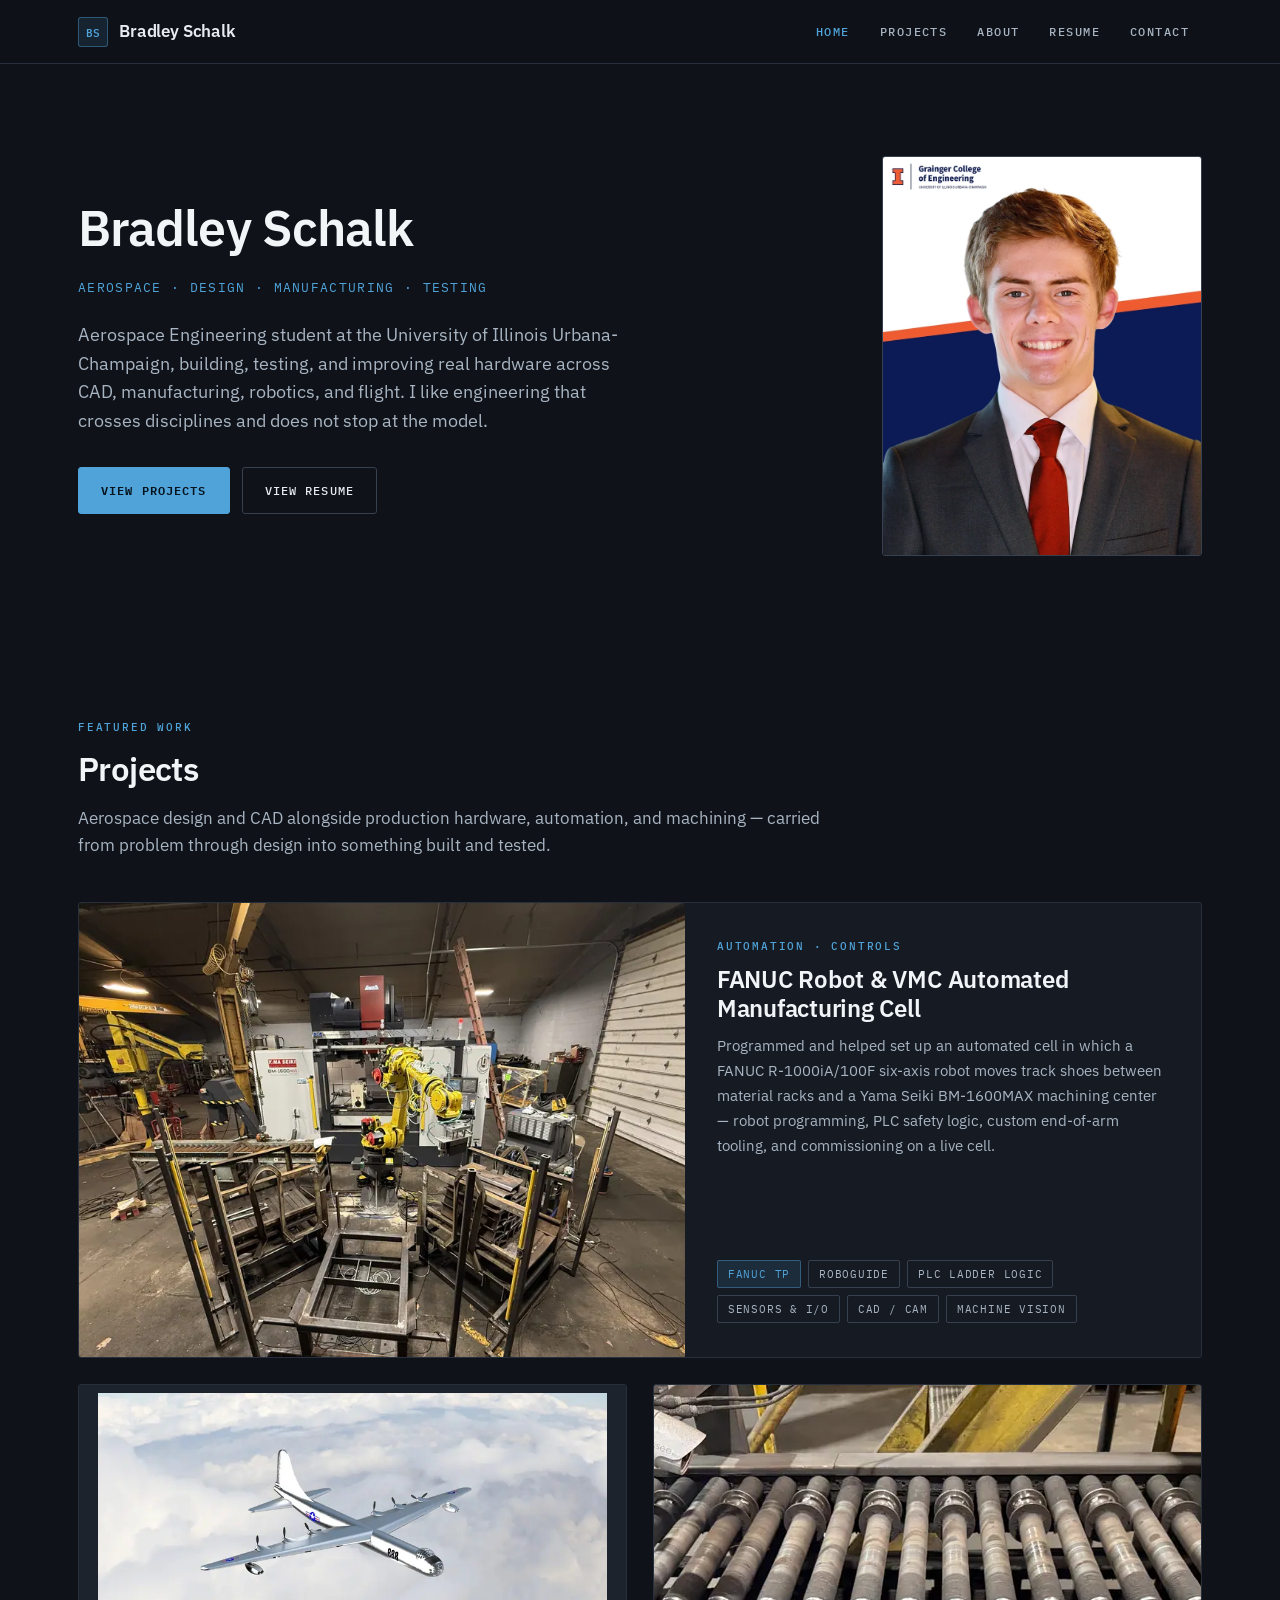
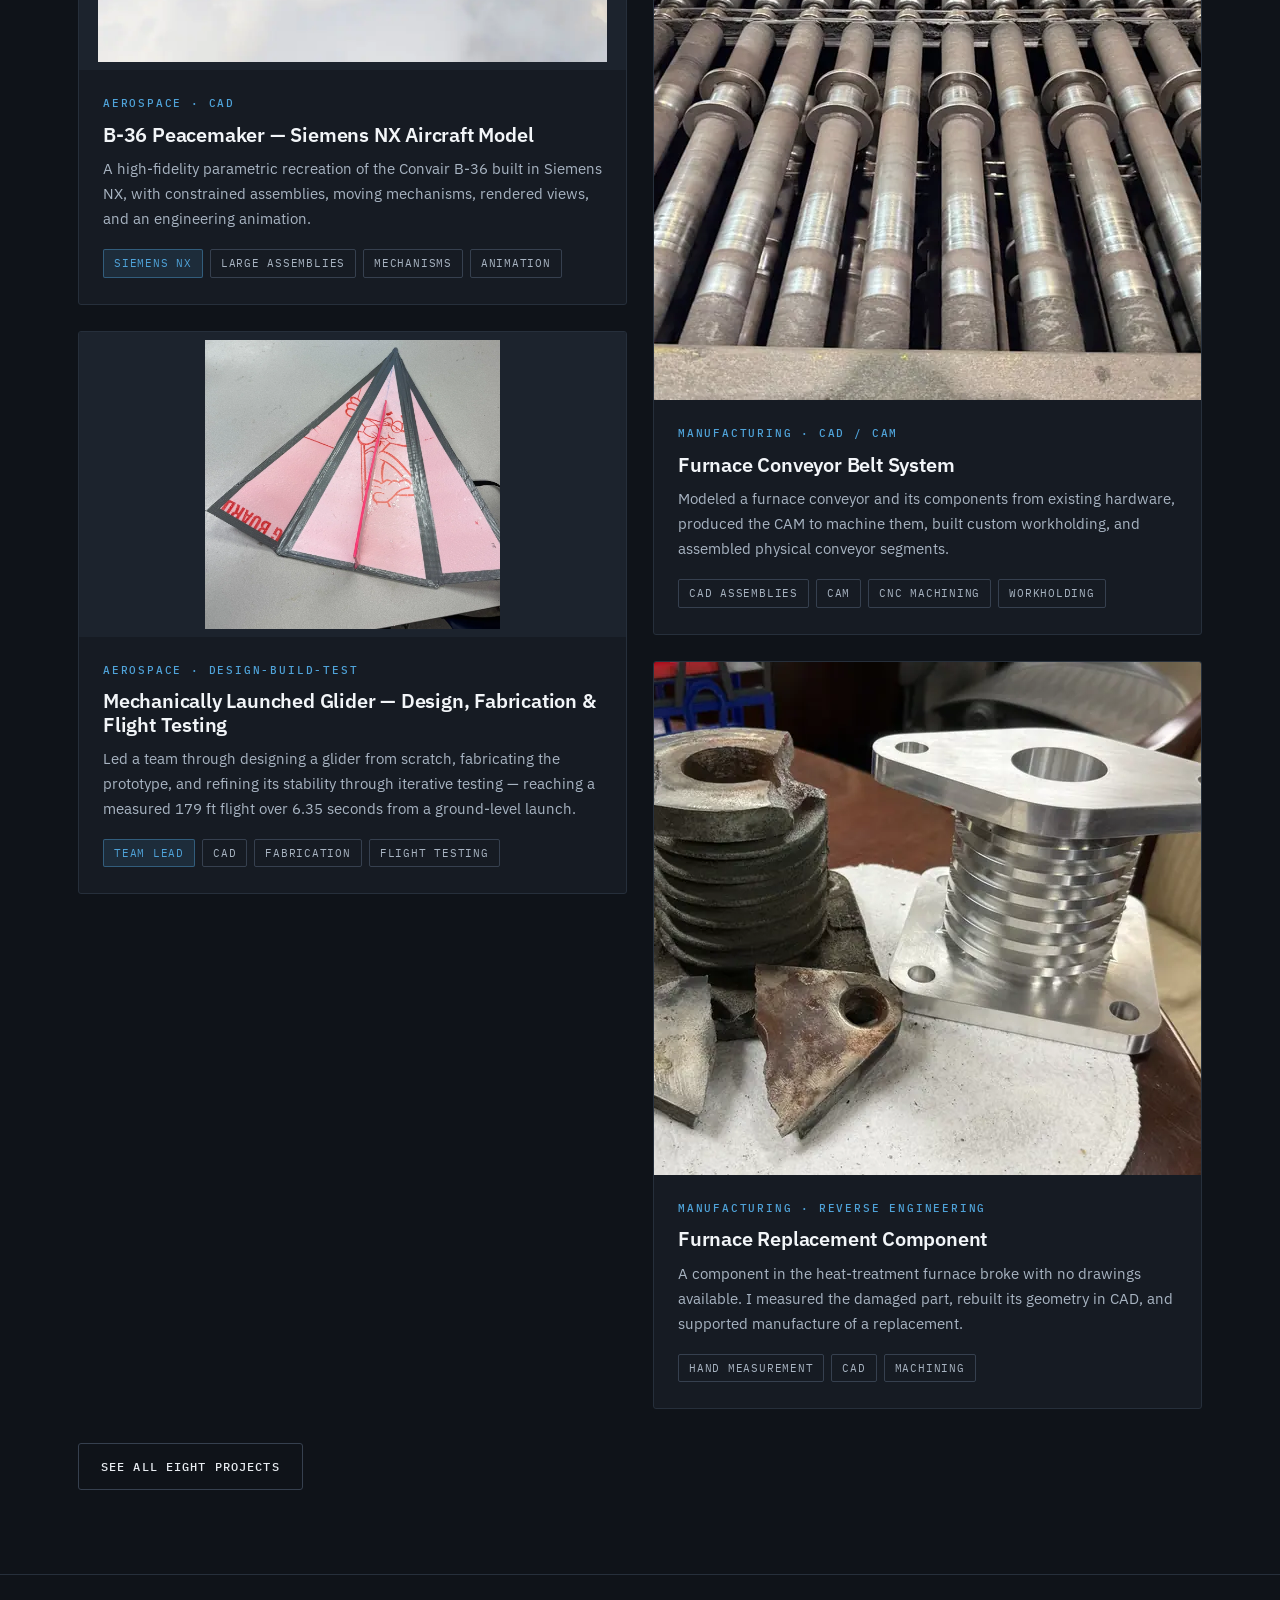
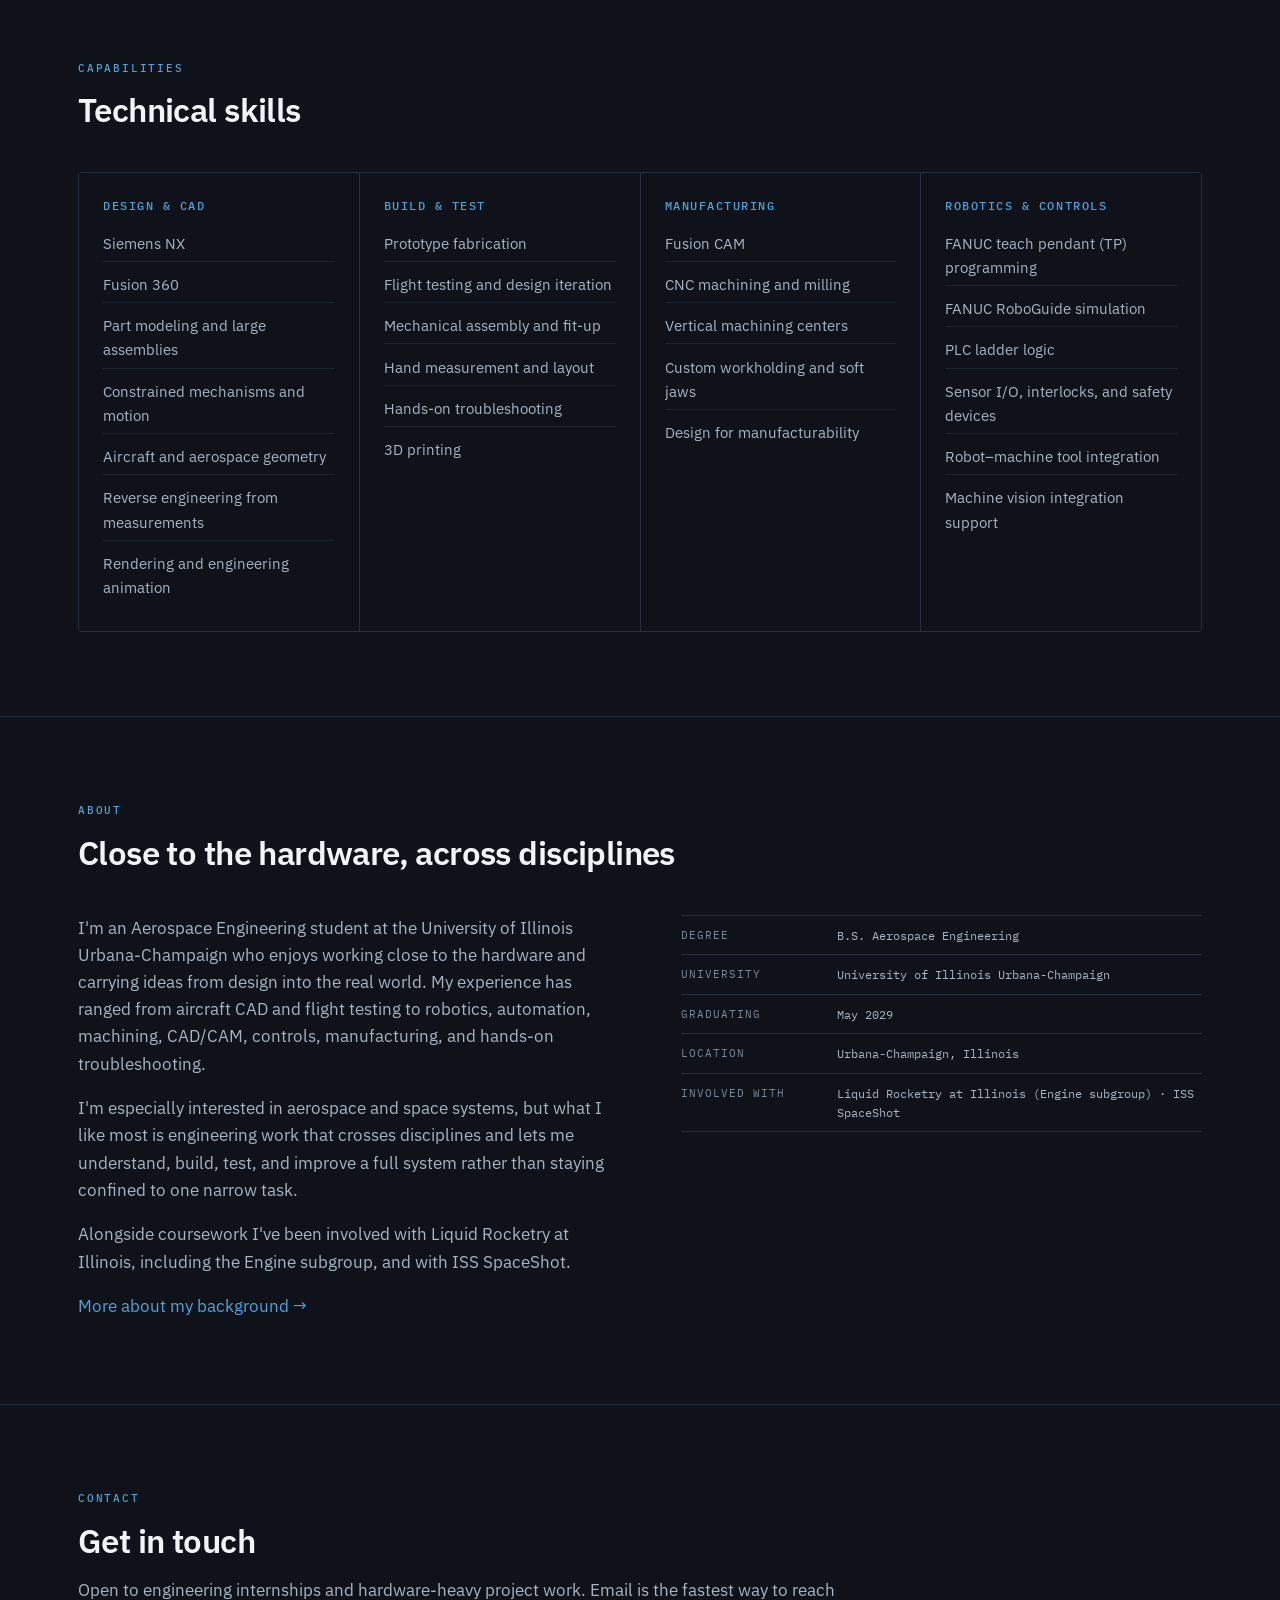
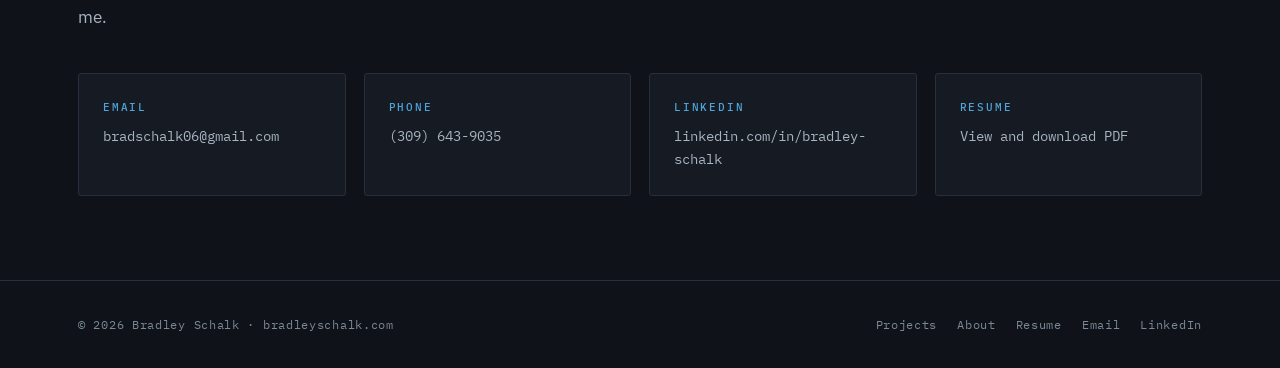
==== commit e141b0f4: "Bar Project Insertion" ====
--- a/index.html
+++ b/index.html
@@ -262,7 +262,7 @@
       </div>
 
       <div class="btn-row" style="margin-top:34px">
-        <a class="btn" href="projects/index.html">See all seven projects</a>
+        <a class="btn" href="projects/index.html">See all eight projects</a>
       </div>
     </div>
   </section>
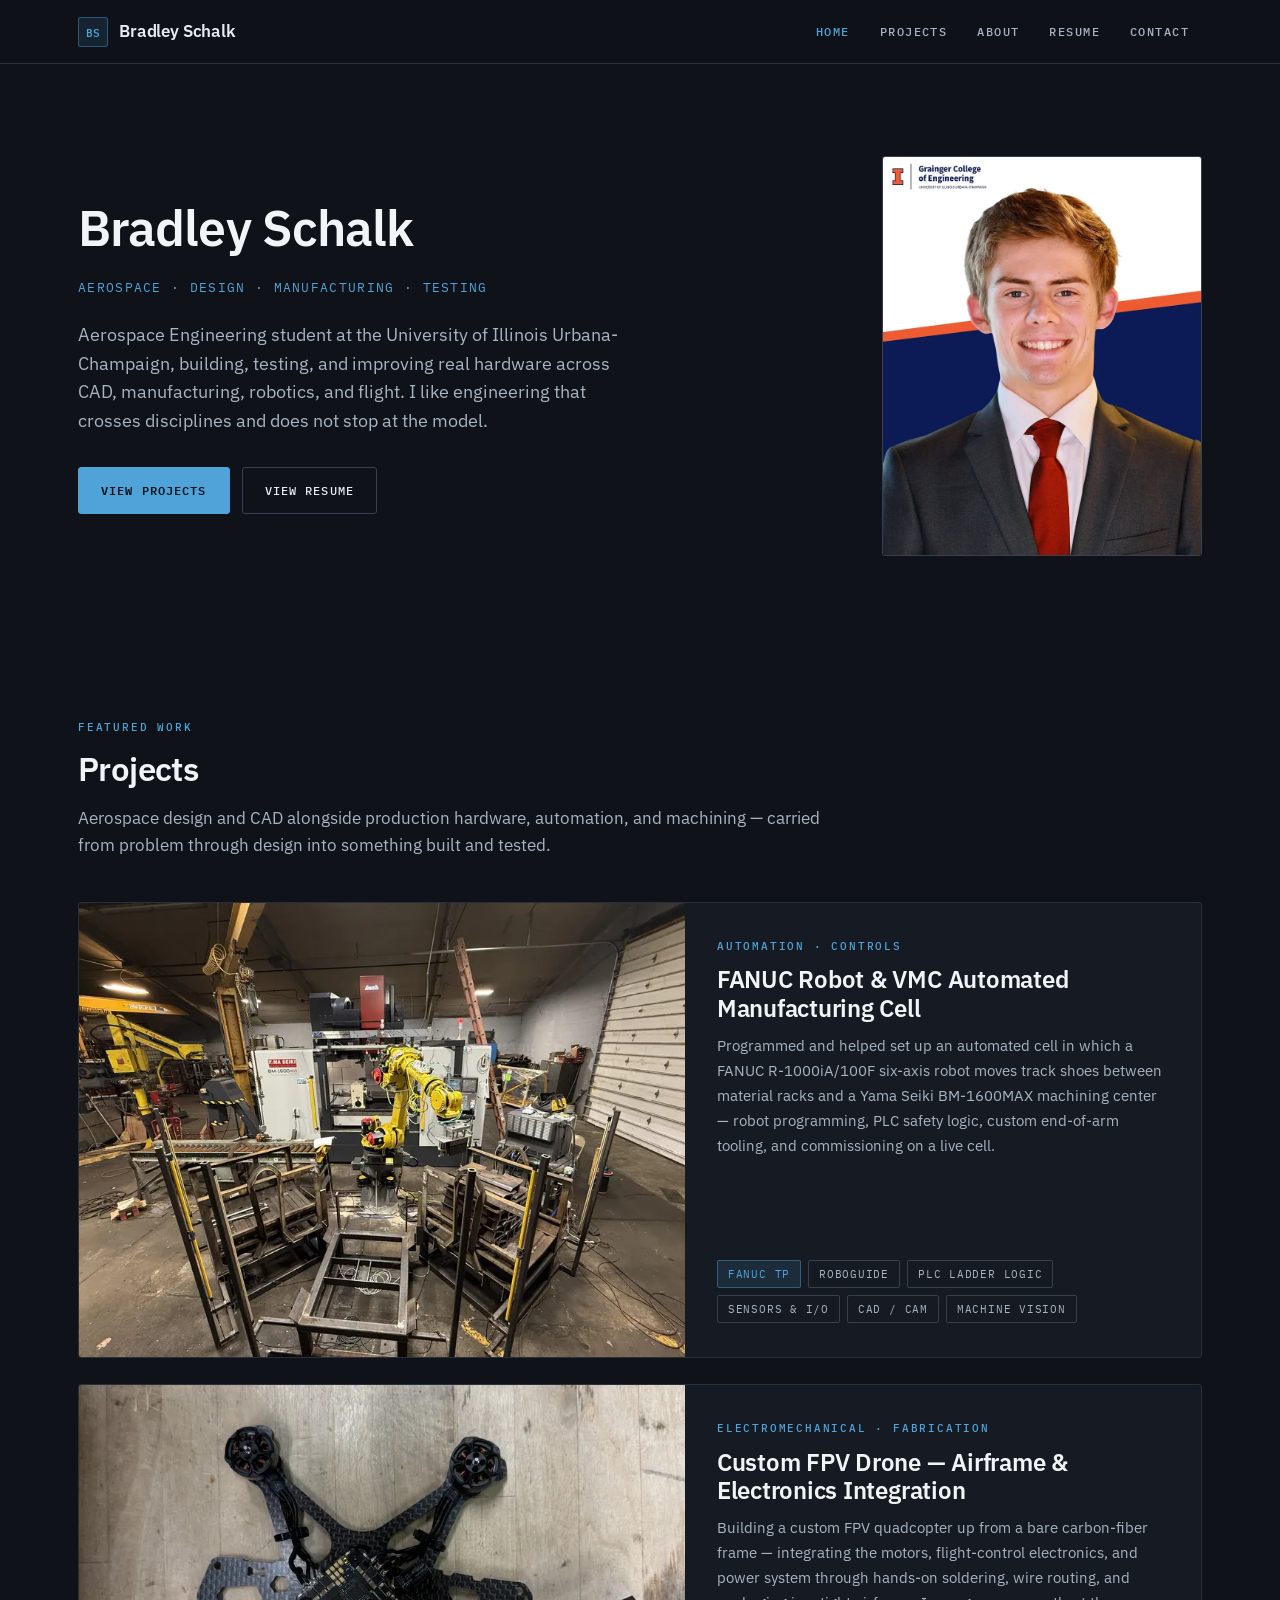
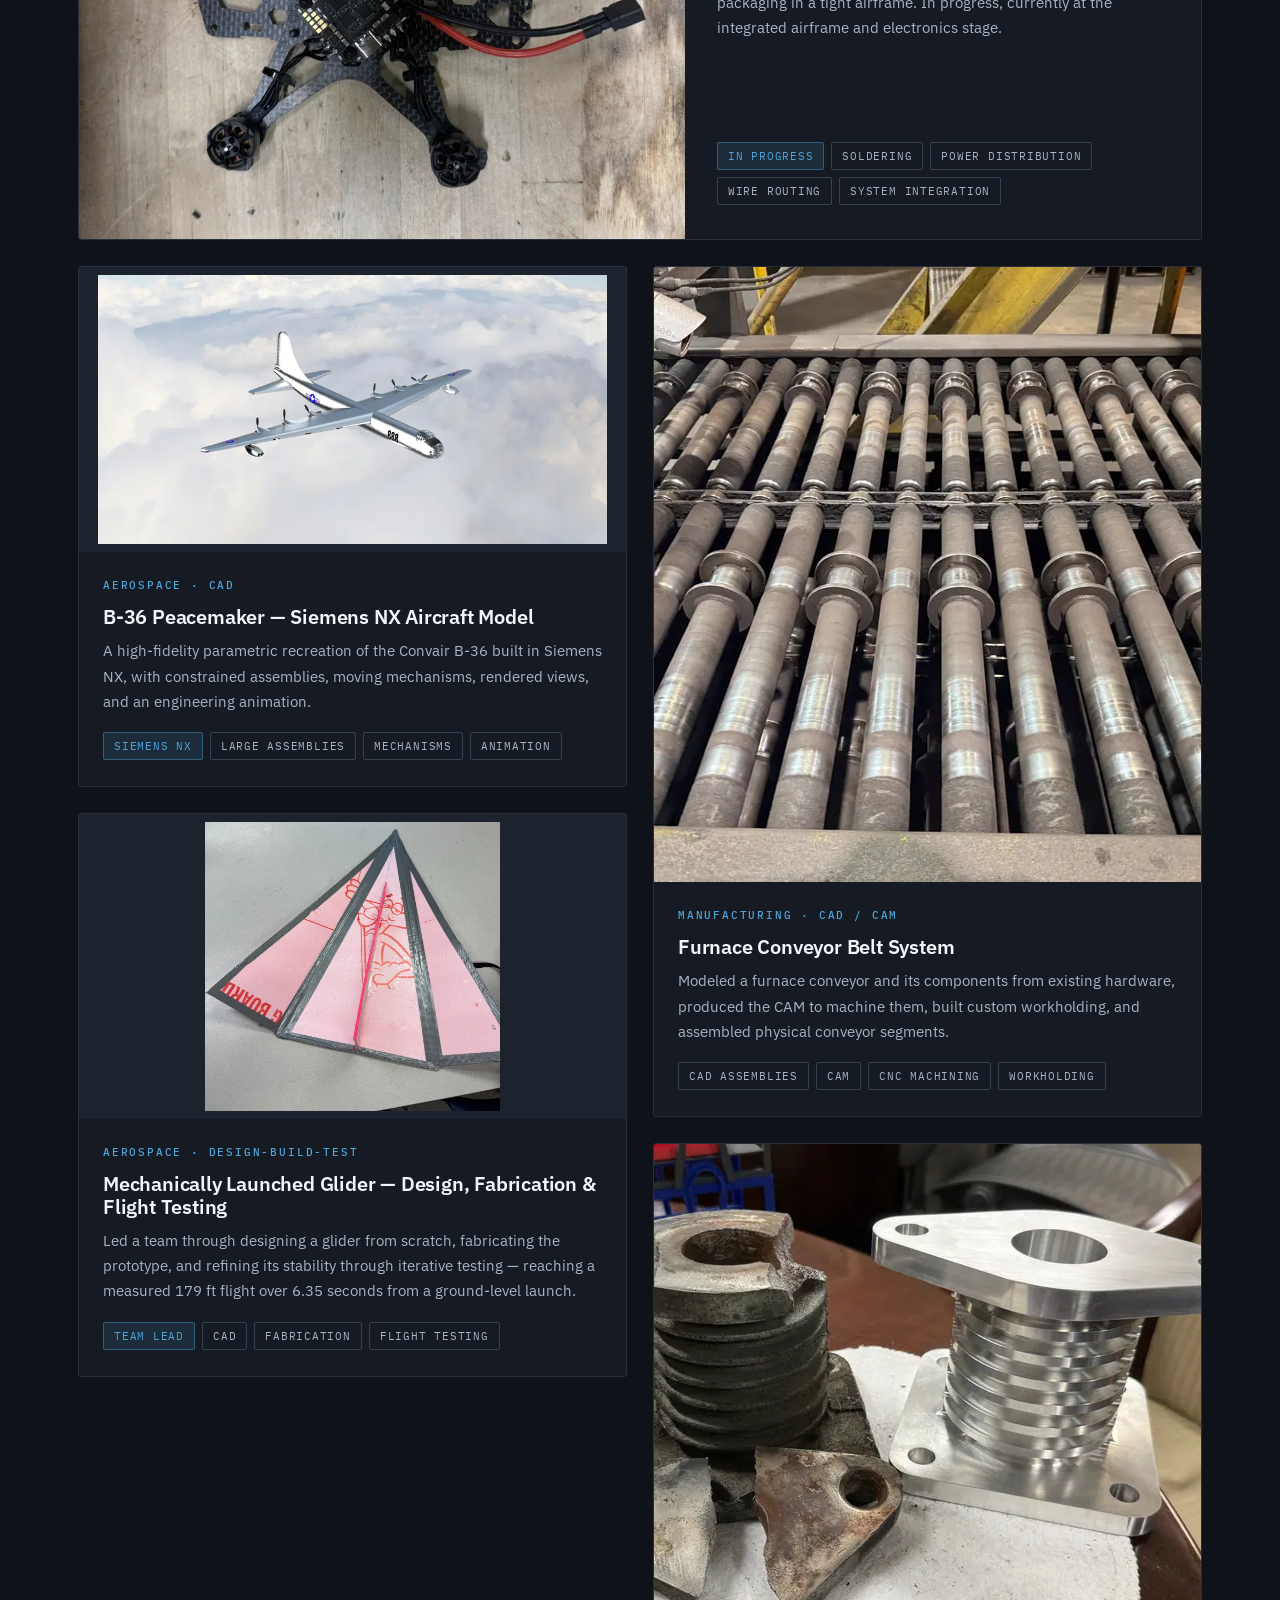
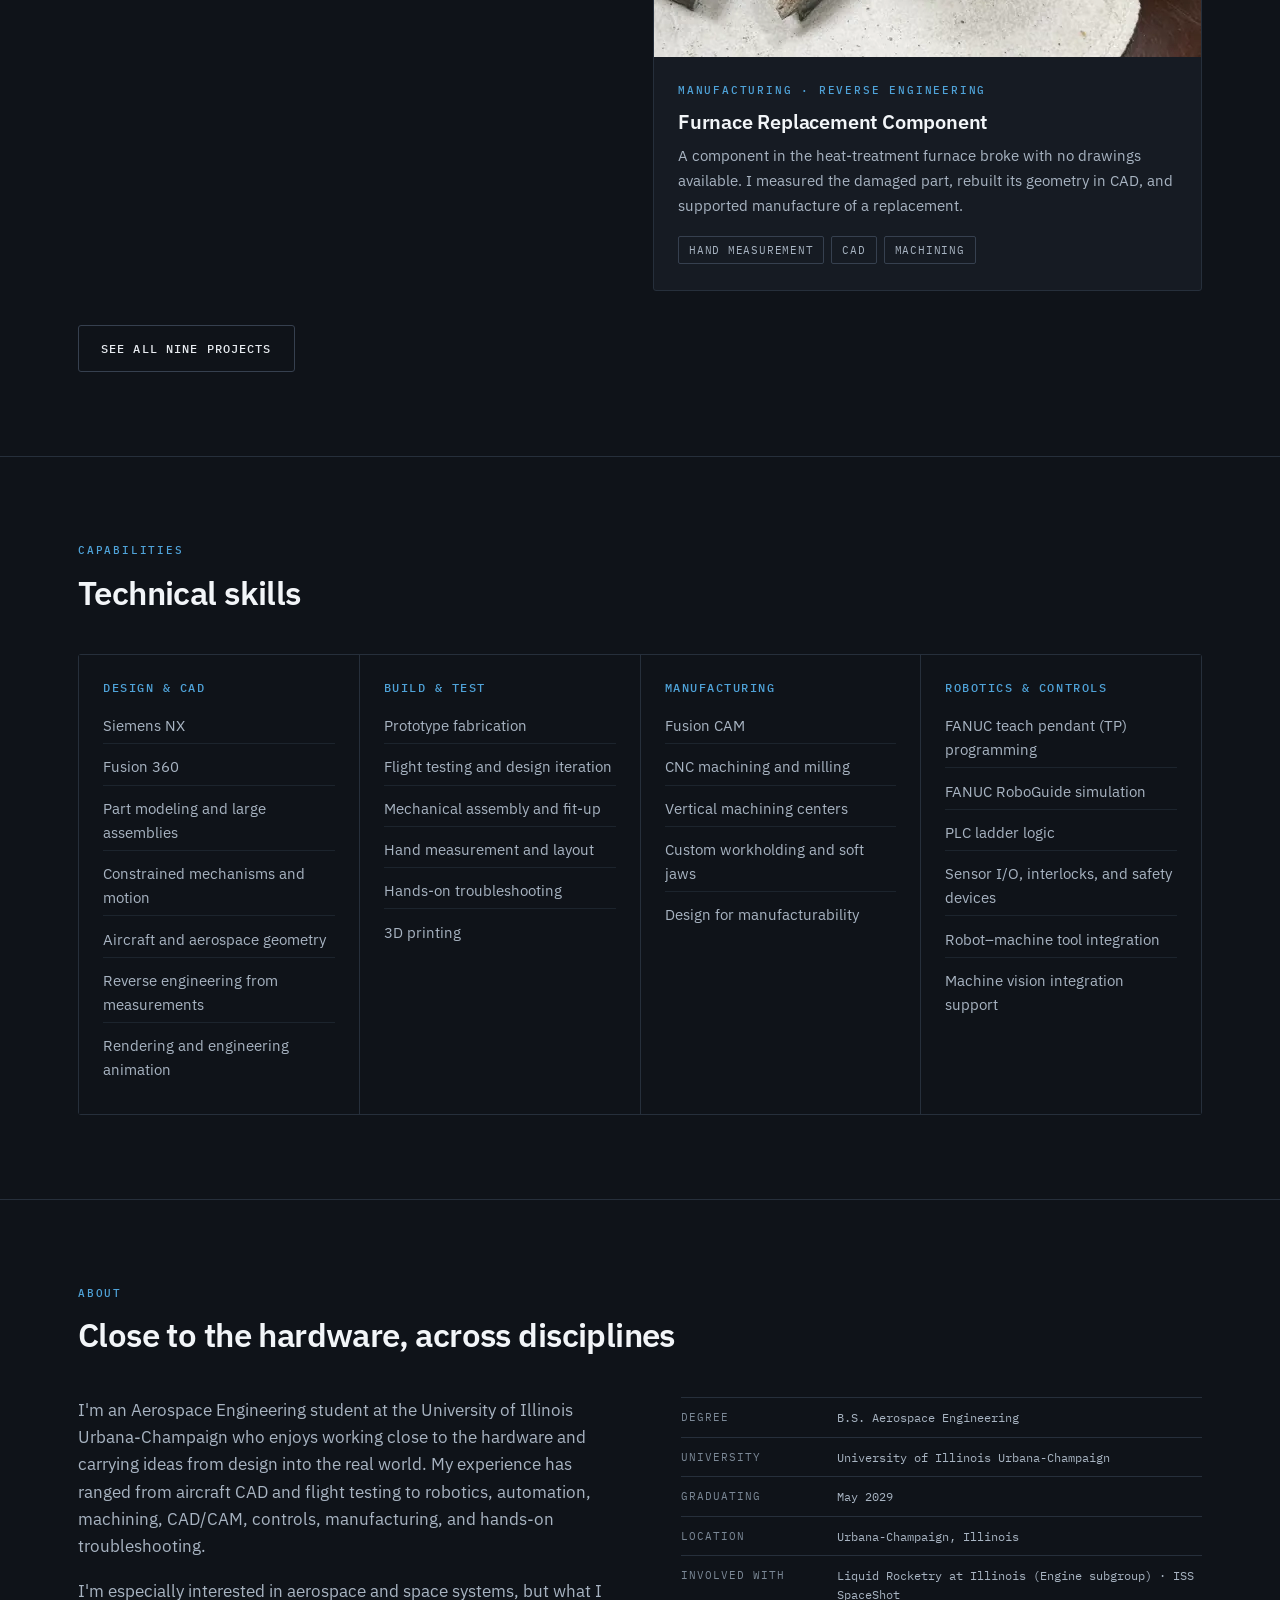
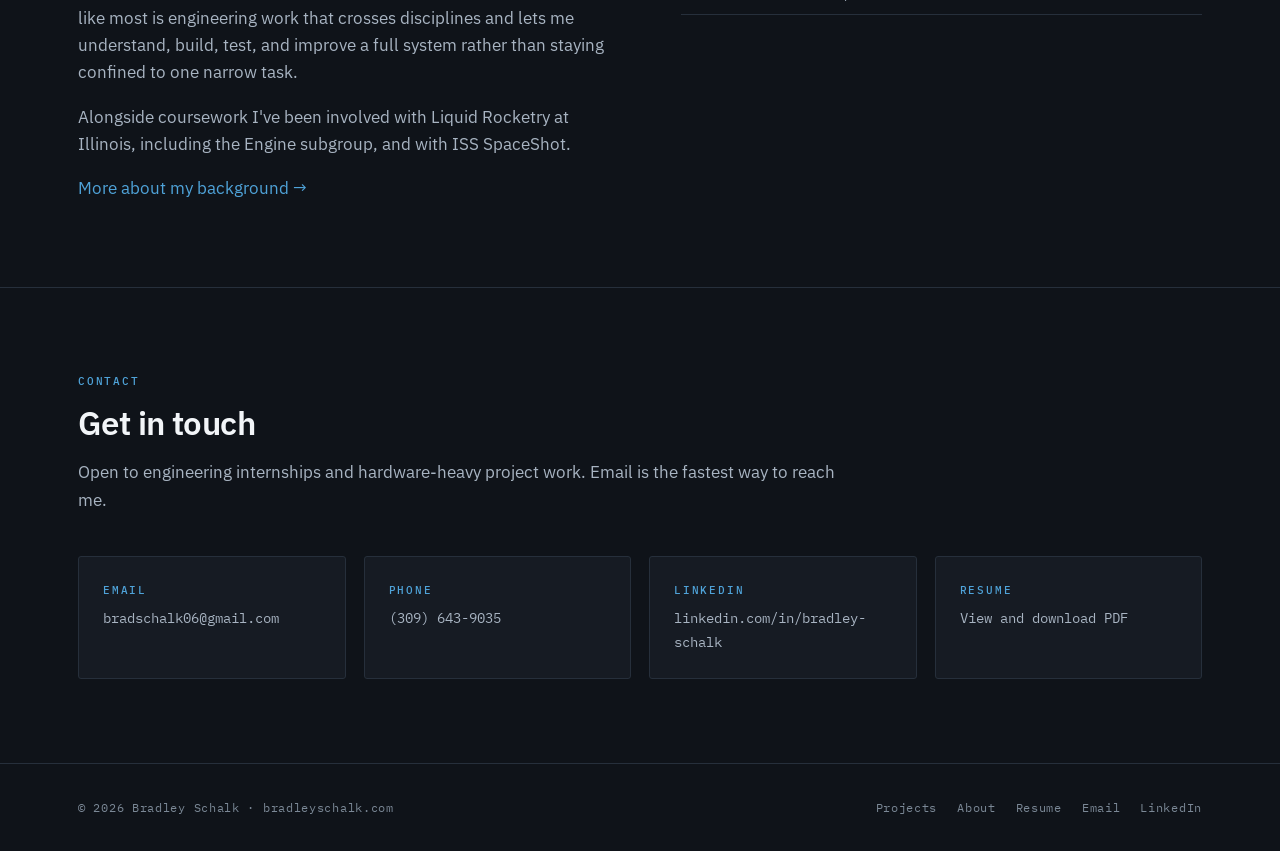
==== commit 123f94a1: "First Drone Addition" ====
--- a/index.html
+++ b/index.html
@@ -148,6 +148,36 @@
           </div>
         </article>
 
+        <!-- ------------------- FPV DRONE (in progress) ------------------ -->
+        <article class="pcard pcard--flagship">
+          <div class="pcard__media">
+            <img src="assets/images/fpv-drone/integrated-airframe-thumb.webp"
+                 alt="Current stage of the custom FPV drone: carbon-fiber quadcopter frame with four brushless motors, the flight-control board at the center, motor leads cable-tied along the arms, and the battery lead soldered in."
+                 loading="lazy" decoding="async" width="820" height="615">
+          </div>
+          <div class="pcard__body">
+            <span class="eyebrow">Electromechanical &middot; Fabrication</span>
+            <h3 class="pcard__title">
+              <a href="projects/fpv-drone.html">Custom FPV Drone &mdash; Airframe &amp; Electronics Integration</a>
+            </h3>
+            <p class="pcard__desc">
+              Building a custom FPV quadcopter up from a bare carbon-fiber frame &mdash;
+              integrating the motors, flight-control electronics, and power system through
+              hands-on soldering, wire routing, and packaging in a tight airframe. In
+              progress, currently at the integrated airframe and electronics stage.
+            </p>
+            <div class="pcard__foot">
+              <ul class="tags">
+                <li class="tag tag--accent">In progress</li>
+                <li class="tag">Soldering</li>
+                <li class="tag">Power distribution</li>
+                <li class="tag">Wire routing</li>
+                <li class="tag">System integration</li>
+              </ul>
+            </div>
+          </div>
+        </article>
+
         <div class="pcol">
           <article class="pcard">
             <div class="pcard__media pcard__media--fit pcard__media--cine">
@@ -262,7 +292,7 @@
       </div>
 
       <div class="btn-row" style="margin-top:34px">
-        <a class="btn" href="projects/index.html">See all eight projects</a>
+        <a class="btn" href="projects/index.html">See all nine projects</a>
       </div>
     </div>
   </section>
--- a/css/styles.css
+++ b/css/styles.css
@@ -385,7 +385,7 @@
 .tag--accent { border-color: var(--accent-line); background: var(--accent-soft); color: var(--accent); }
 
 /* ==========================================================================
-   Project cards
+   Project cards 
    ========================================================================== */
 
 /* align-items: start is what keeps a short card short. Grid items stretch to
@@ -429,6 +429,12 @@
   width: 100%;
   aspect-ratio: 16 / 10;
   object-fit: cover;
+}
+/* Homepage fabrication project image */
+.pcard__media img.fabrication-card-img {
+  aspect-ratio: 16 / 9;
+  object-fit: cover;
+  object-position: center 45%;
 }
 /* CAD renders keep the white canvas they were exported on. A white block
    inside a dark card is intentional — it separates engineering documentation
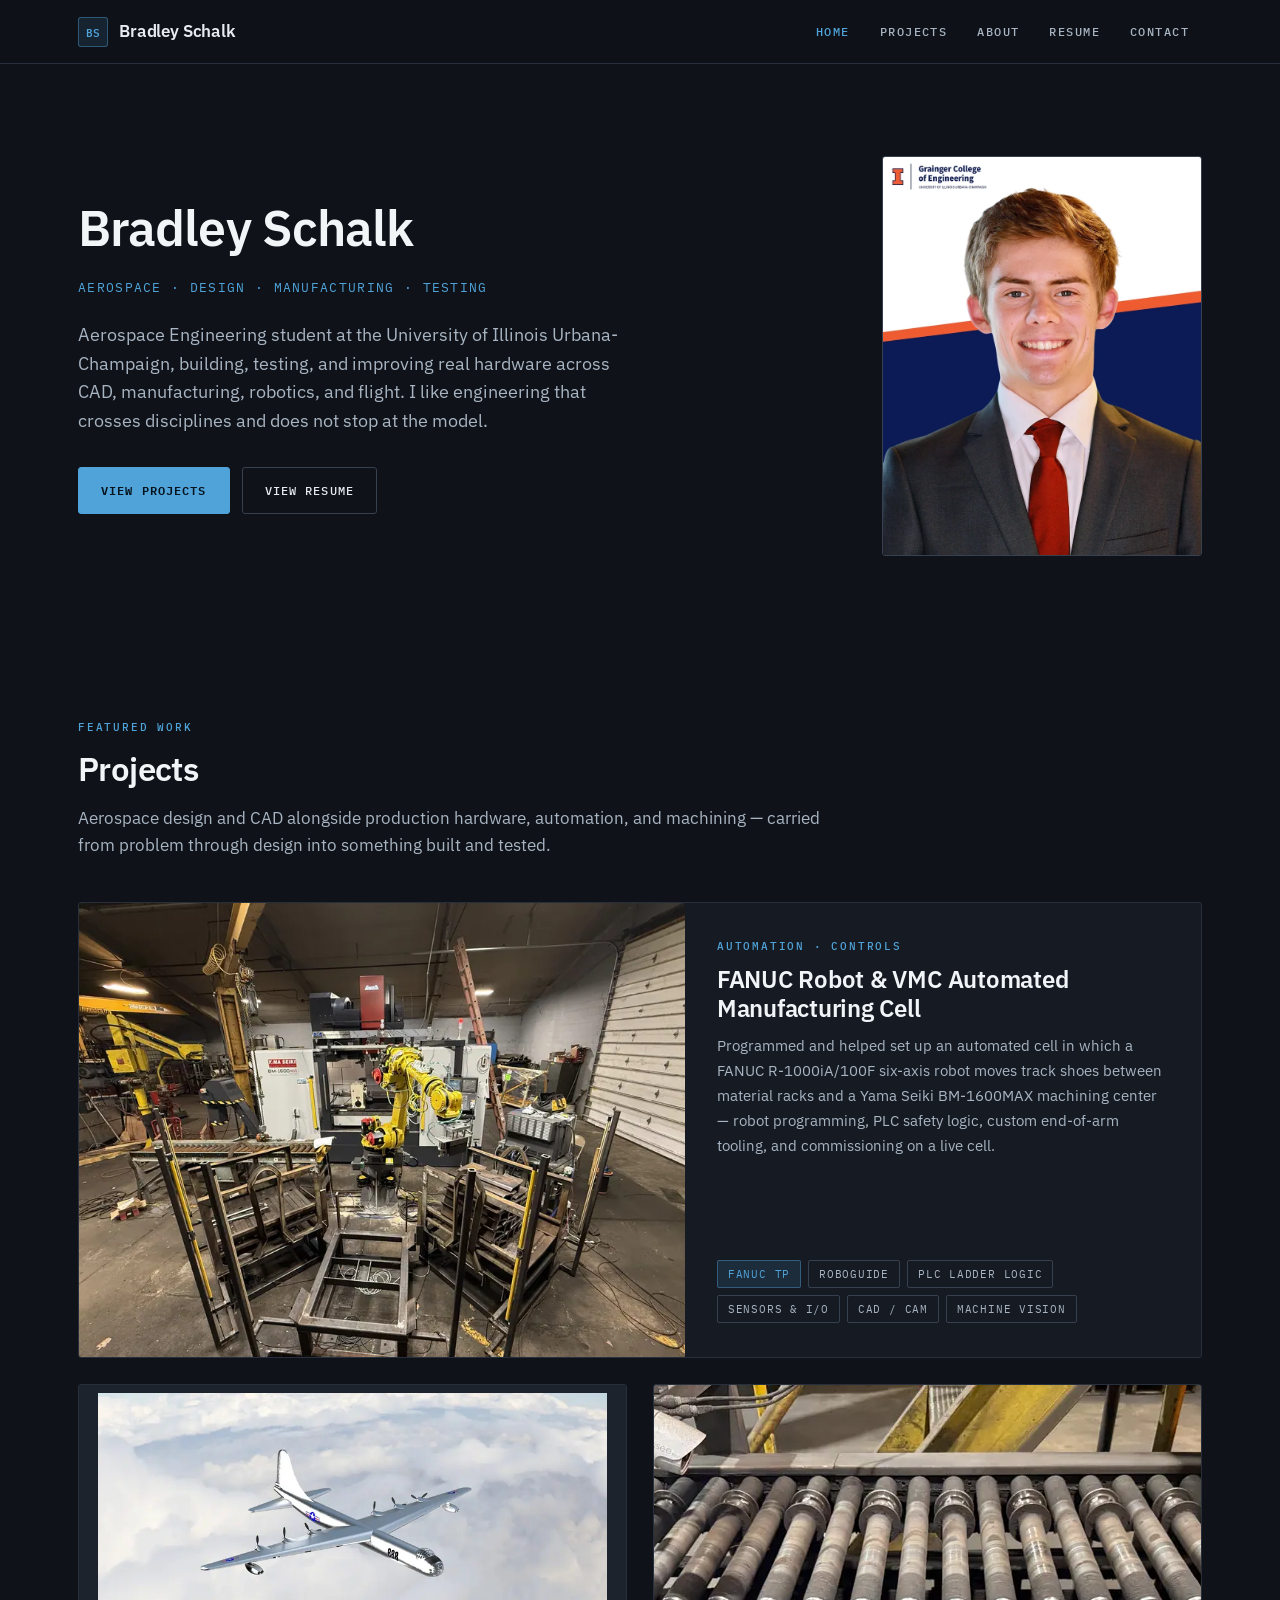
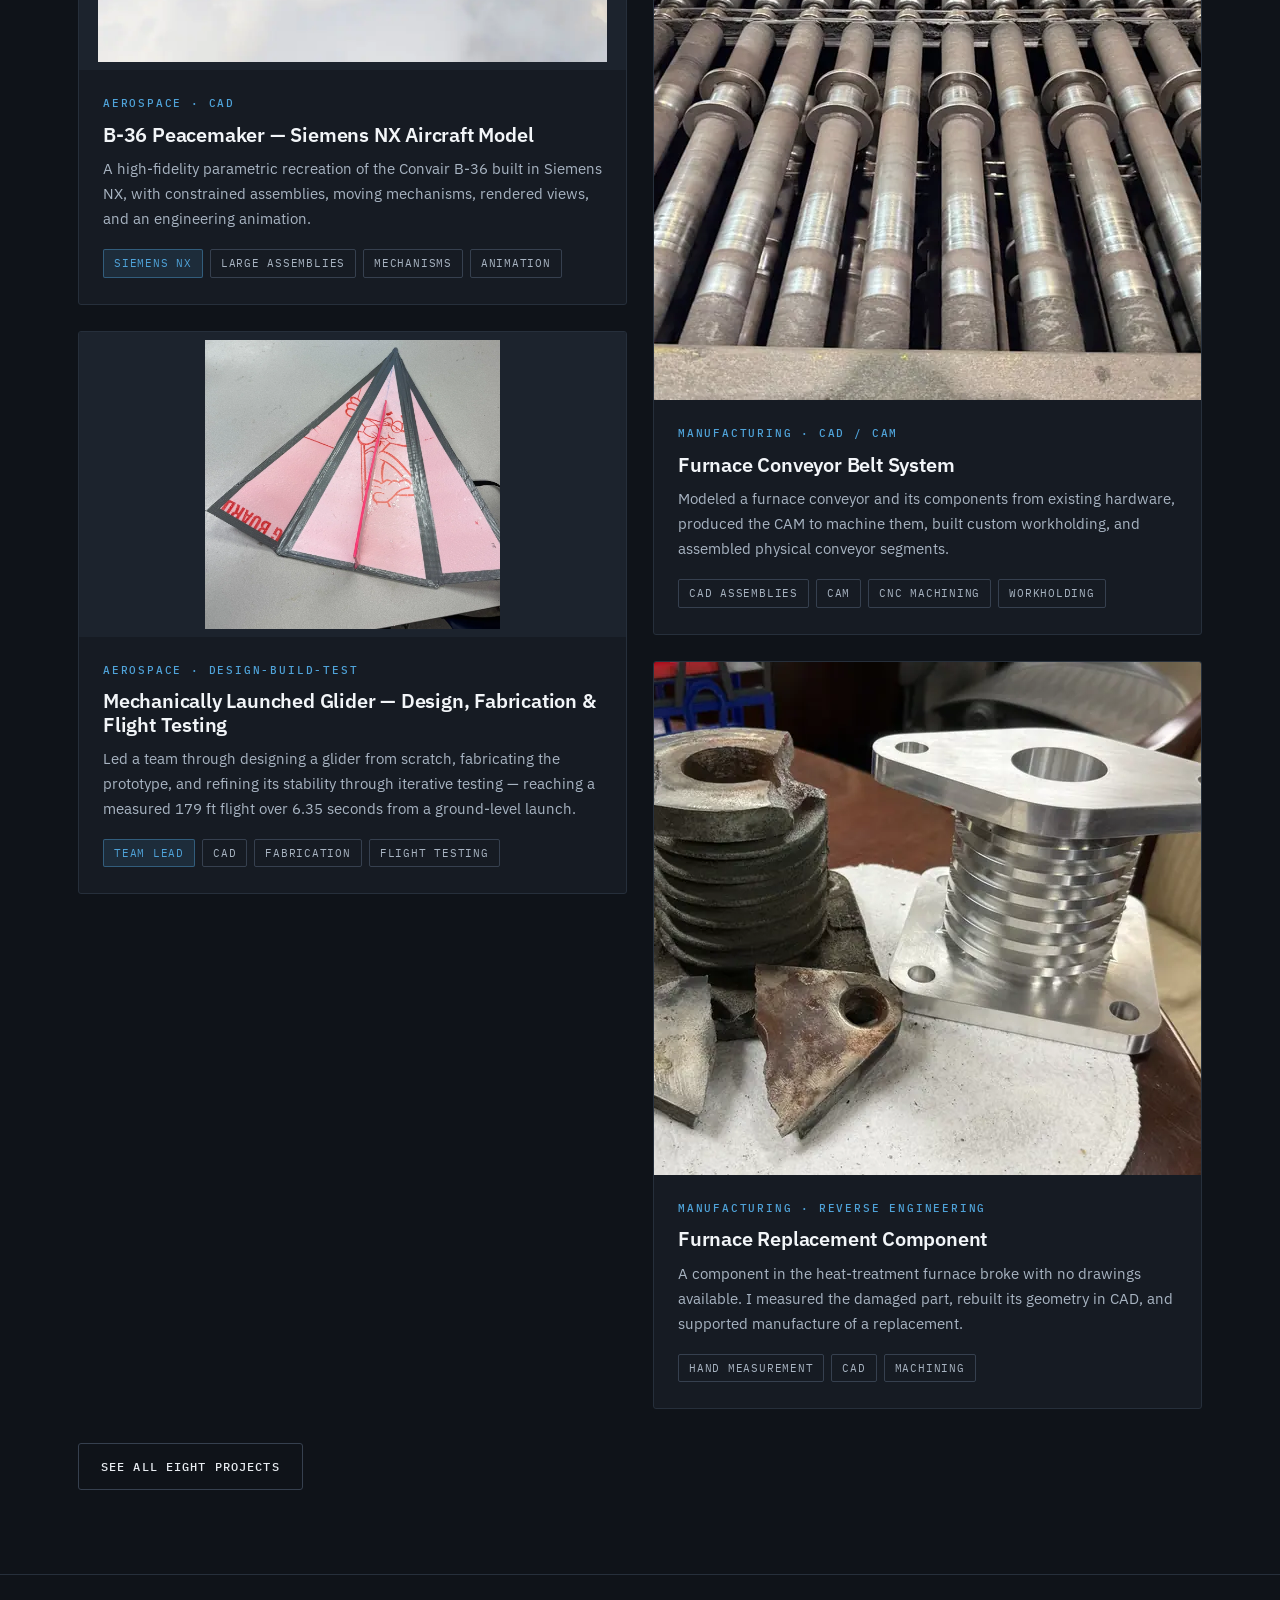
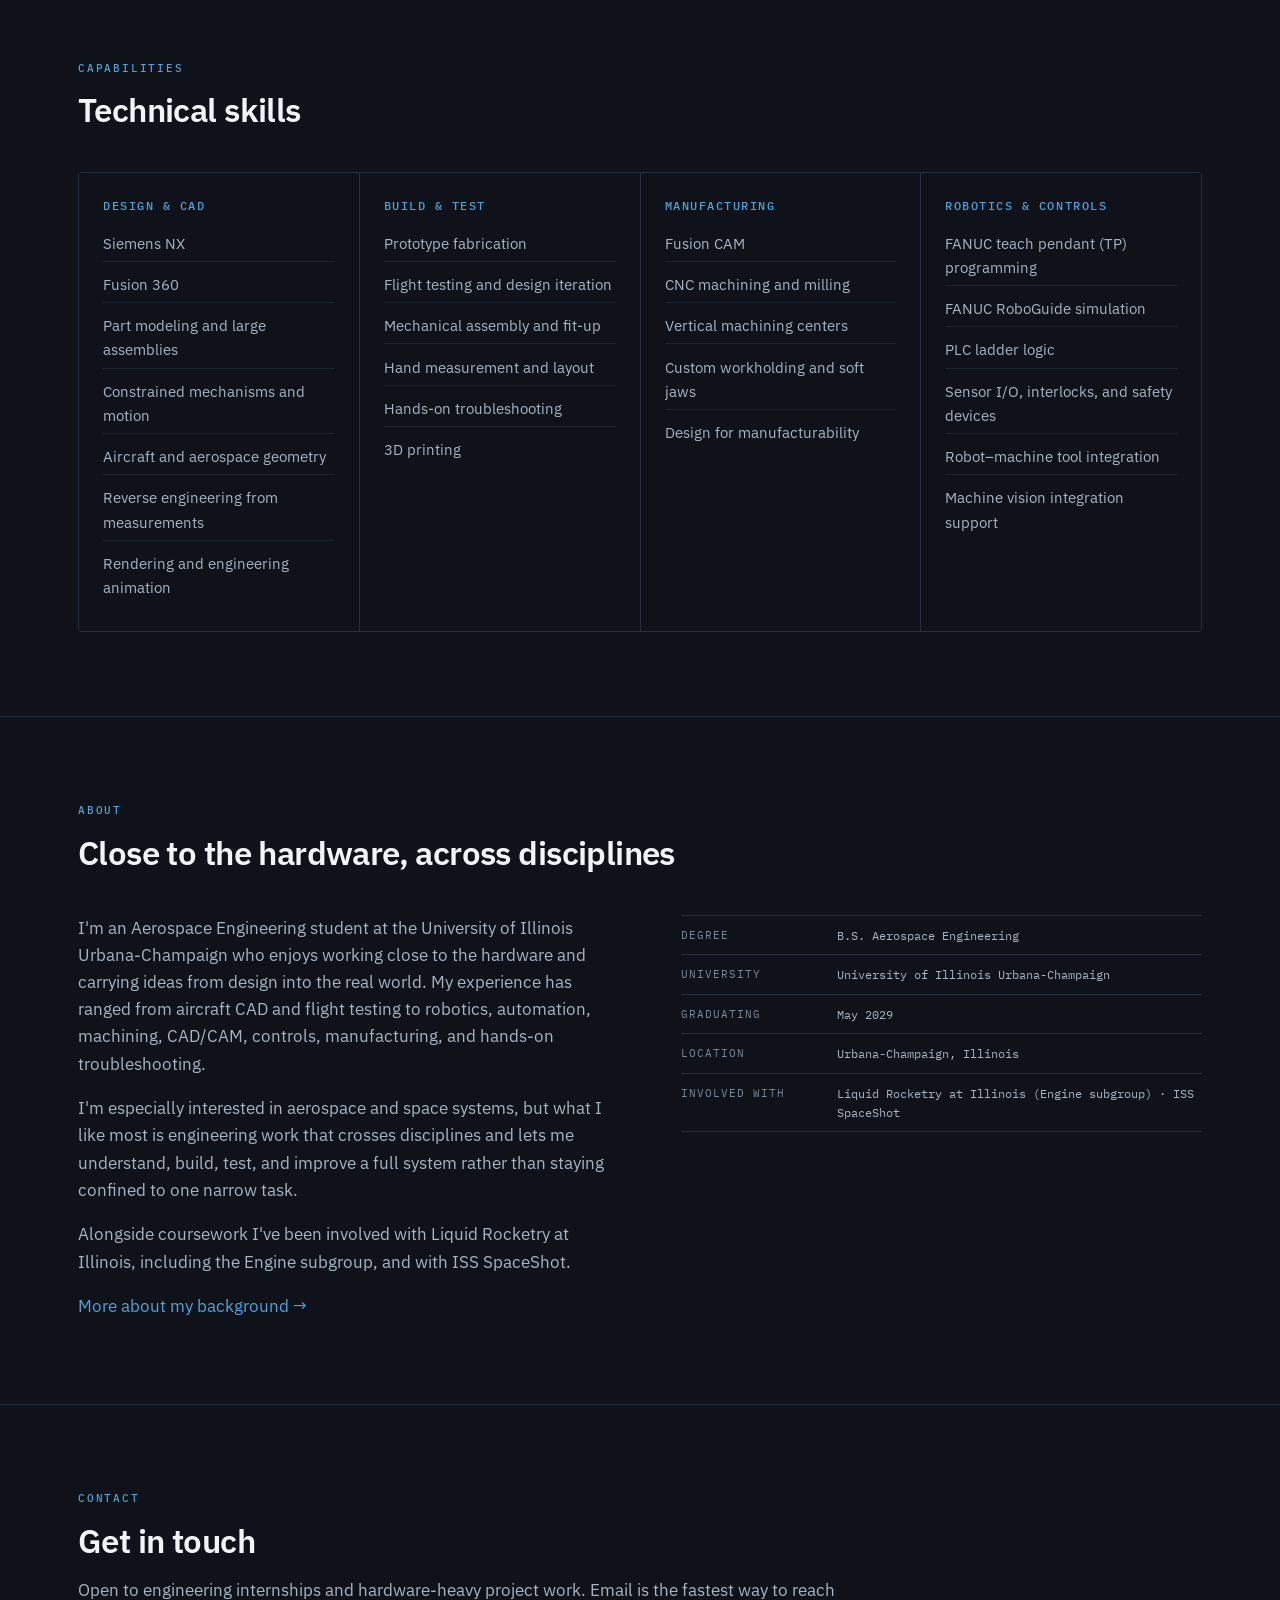
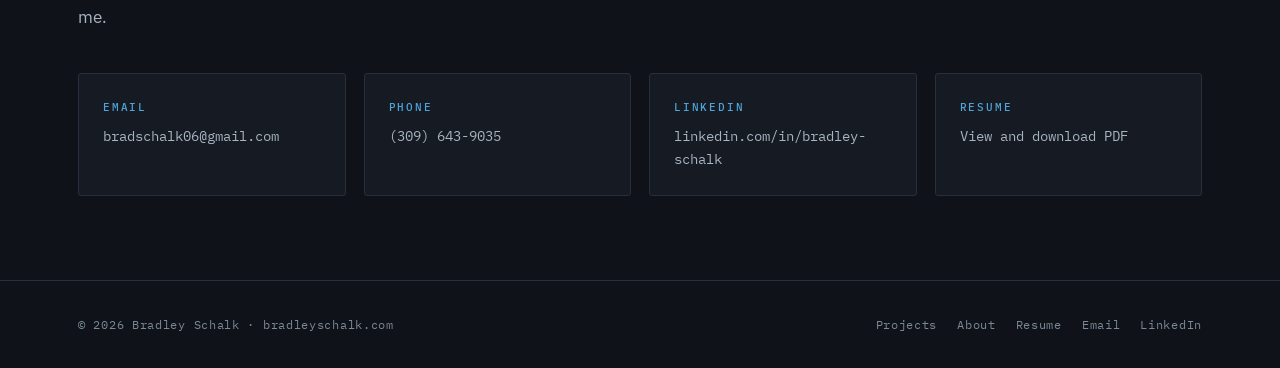
==== commit 6f3b784a: "Ga4 Update" ====
--- a/index.html
+++ b/index.html
@@ -1,6 +1,15 @@
 <!DOCTYPE html>
 <html lang="en">
 <head>
+<!-- Google tag (gtag.js) -->
+<script async src="https://www.googletagmanager.com/gtag/js?id=G-TMHKS1FG67"></script>
+<script>
+  window.dataLayer = window.dataLayer || [];
+  function gtag(){dataLayer.push(arguments);}
+  gtag('js', new Date());
+
+  gtag('config', 'G-TMHKS1FG67');
+</script>
 <meta charset="utf-8">
 <meta name="viewport" content="width=device-width, initial-scale=1">
 
@@ -148,36 +157,6 @@
           </div>
         </article>
 
-        <!-- ------------------- FPV DRONE (in progress) ------------------ -->
-        <article class="pcard pcard--flagship">
-          <div class="pcard__media">
-            <img src="assets/images/fpv-drone/integrated-airframe-thumb.webp"
-                 alt="Current stage of the custom FPV drone: carbon-fiber quadcopter frame with four brushless motors, the flight-control board at the center, motor leads cable-tied along the arms, and the battery lead soldered in."
-                 loading="lazy" decoding="async" width="820" height="615">
-          </div>
-          <div class="pcard__body">
-            <span class="eyebrow">Electromechanical &middot; Fabrication</span>
-            <h3 class="pcard__title">
-              <a href="projects/fpv-drone.html">Custom FPV Drone &mdash; Airframe &amp; Electronics Integration</a>
-            </h3>
-            <p class="pcard__desc">
-              Building a custom FPV quadcopter up from a bare carbon-fiber frame &mdash;
-              integrating the motors, flight-control electronics, and power system through
-              hands-on soldering, wire routing, and packaging in a tight airframe. In
-              progress, currently at the integrated airframe and electronics stage.
-            </p>
-            <div class="pcard__foot">
-              <ul class="tags">
-                <li class="tag tag--accent">In progress</li>
-                <li class="tag">Soldering</li>
-                <li class="tag">Power distribution</li>
-                <li class="tag">Wire routing</li>
-                <li class="tag">System integration</li>
-              </ul>
-            </div>
-          </div>
-        </article>
-
         <div class="pcol">
           <article class="pcard">
             <div class="pcard__media pcard__media--fit pcard__media--cine">
@@ -292,7 +271,7 @@
       </div>
 
       <div class="btn-row" style="margin-top:34px">
-        <a class="btn" href="projects/index.html">See all nine projects</a>
+        <a class="btn" href="projects/index.html">See all eight projects</a>
       </div>
     </div>
   </section>
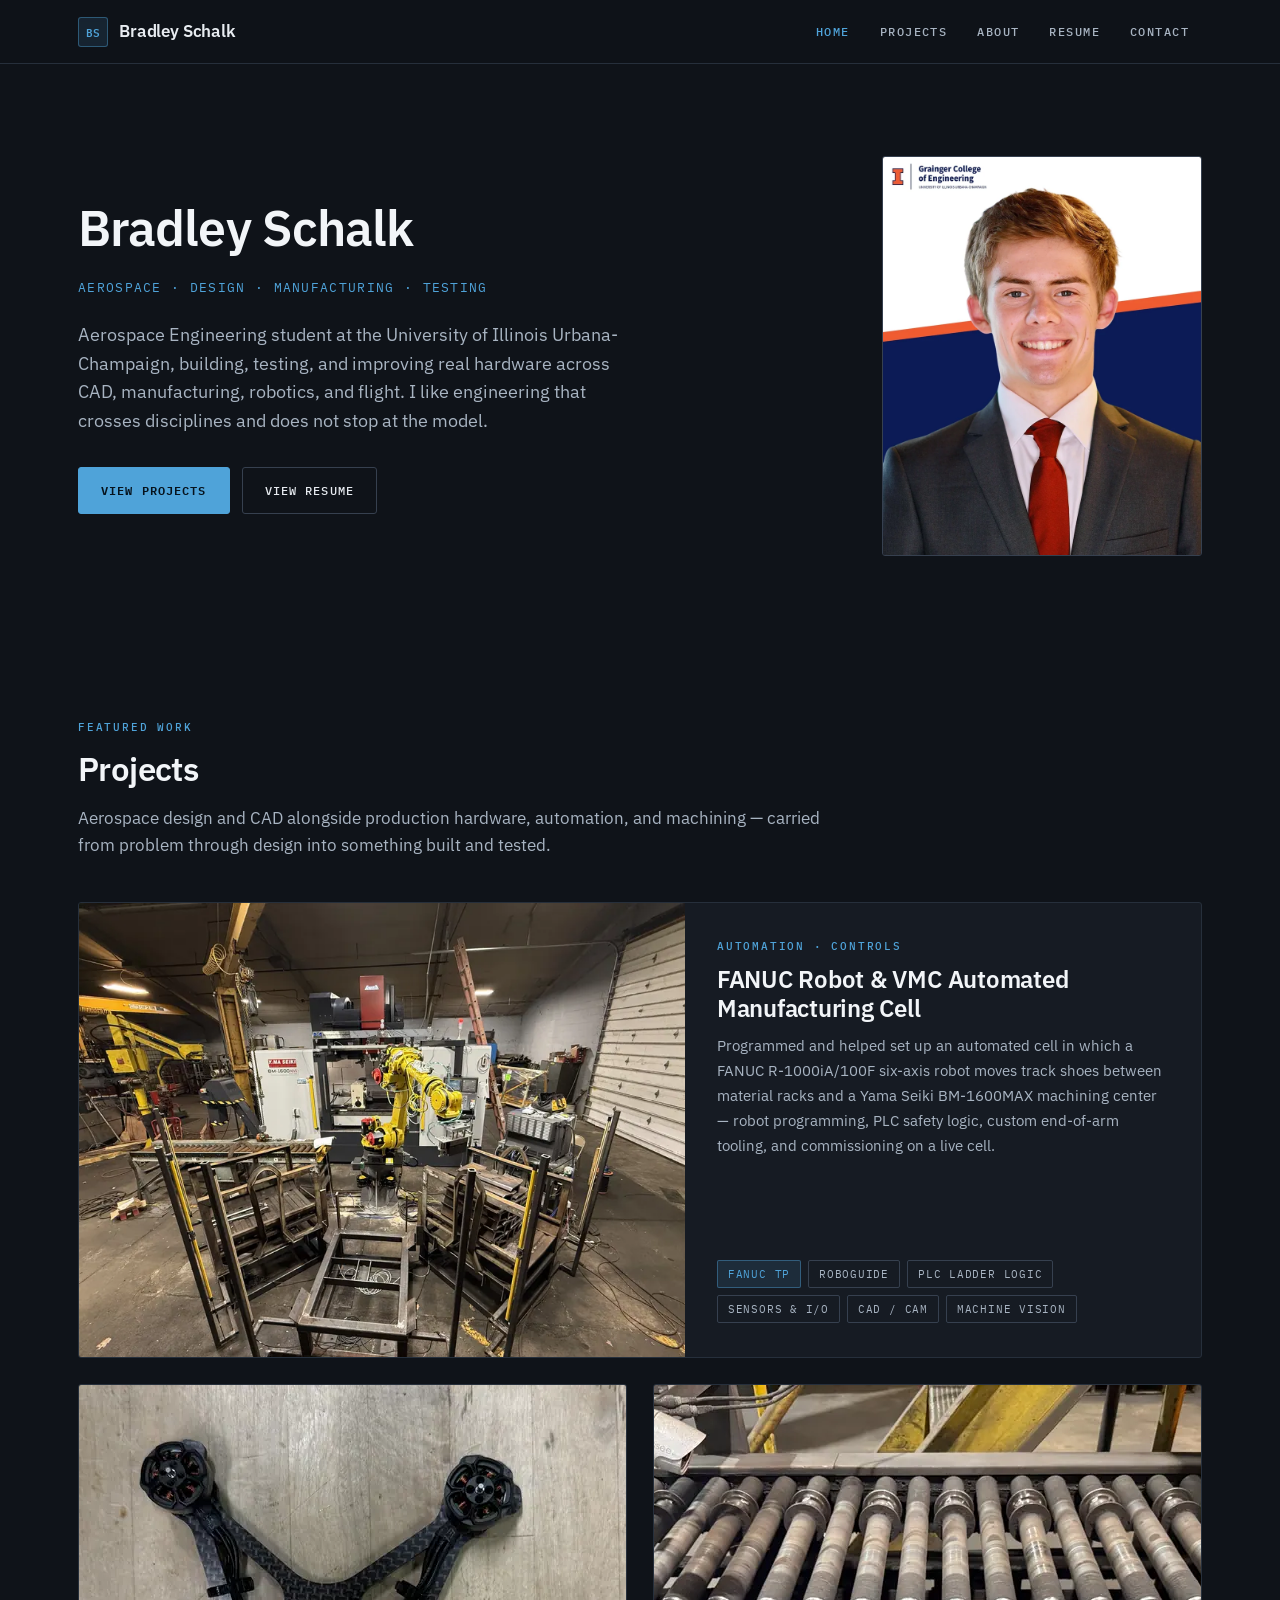
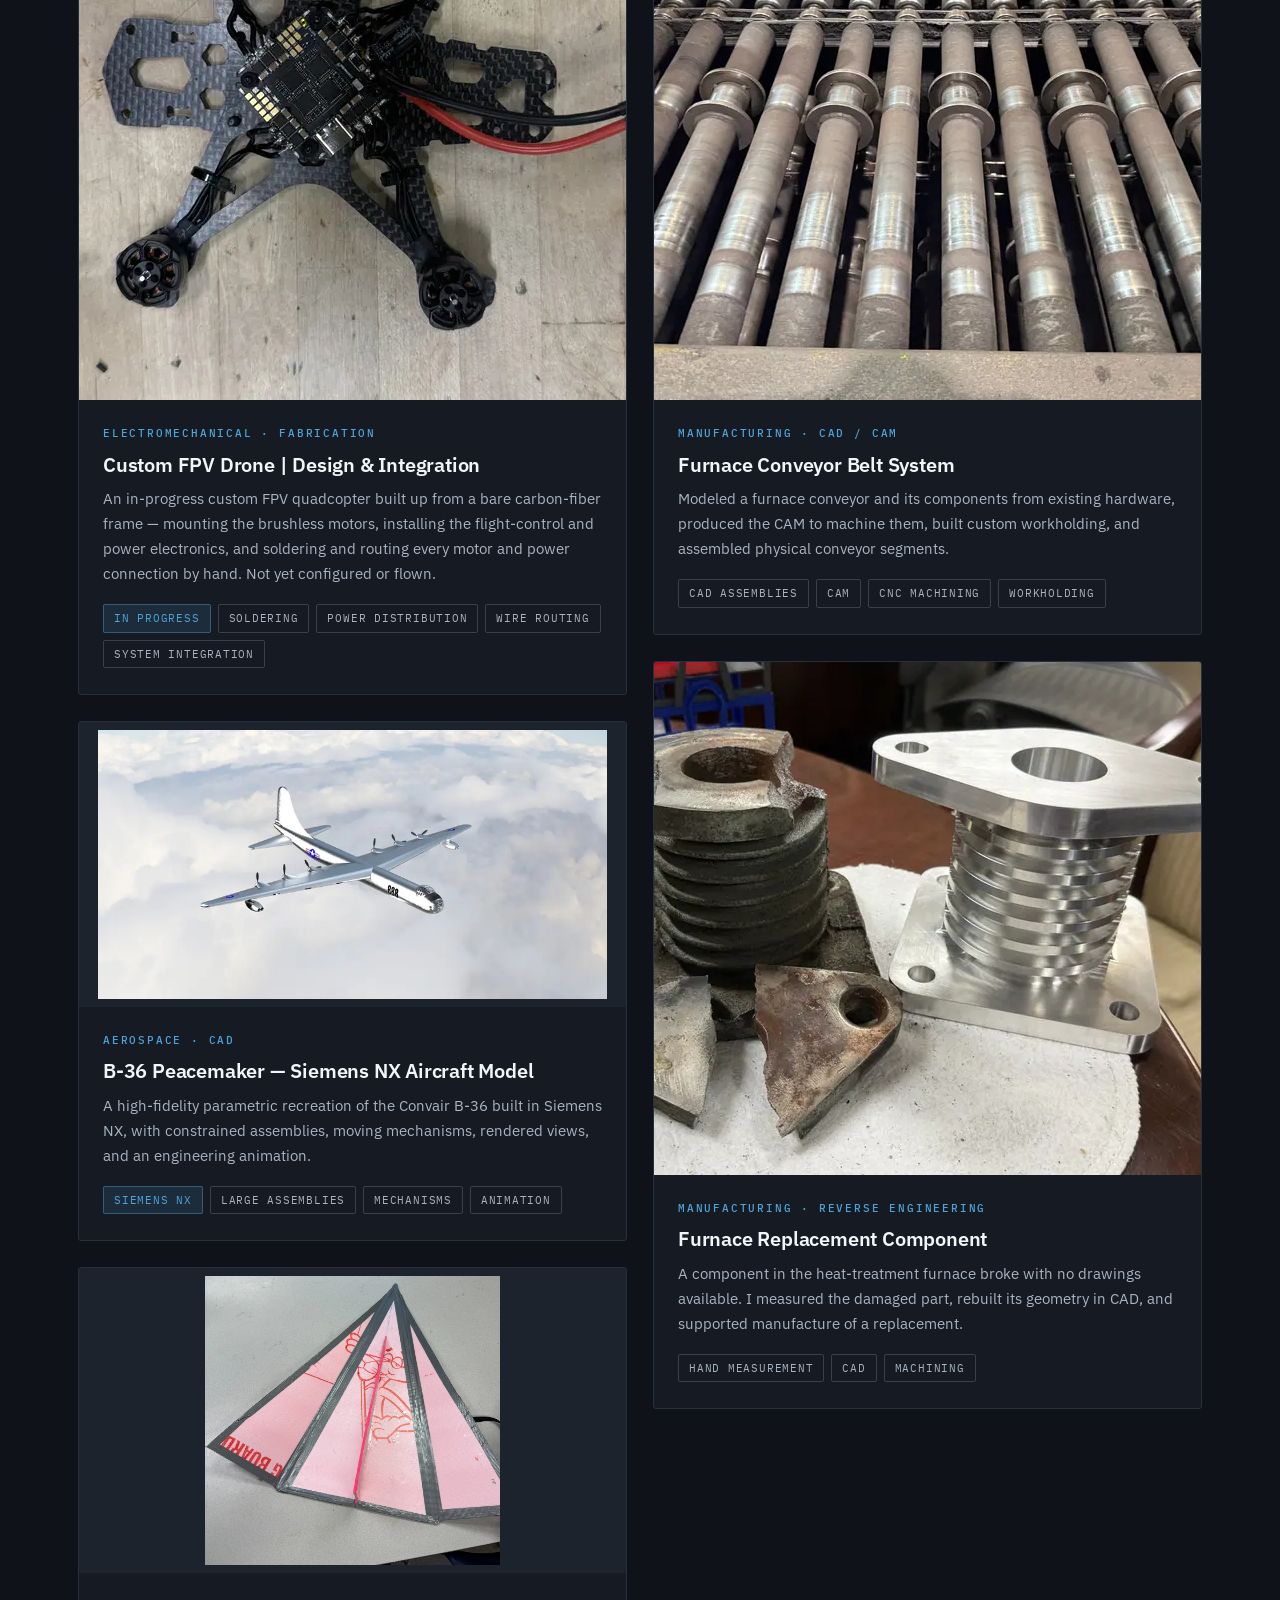
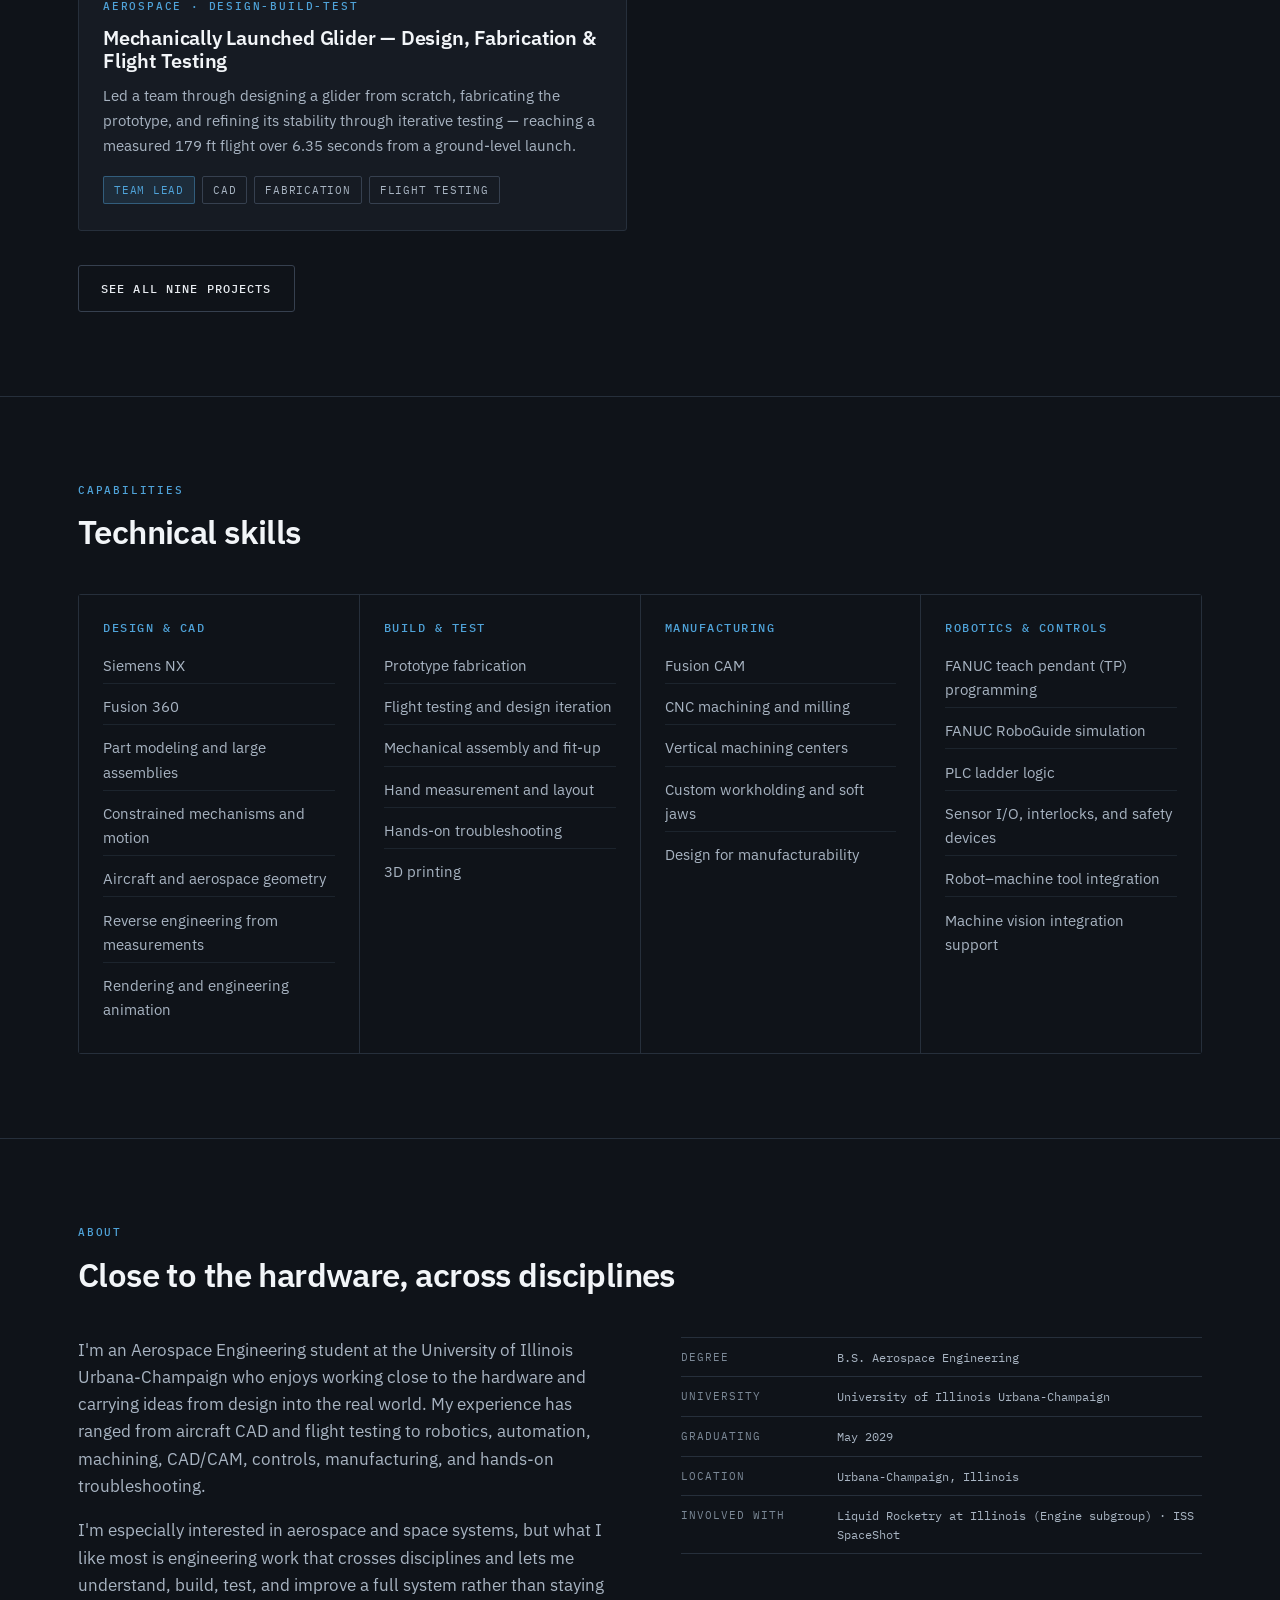
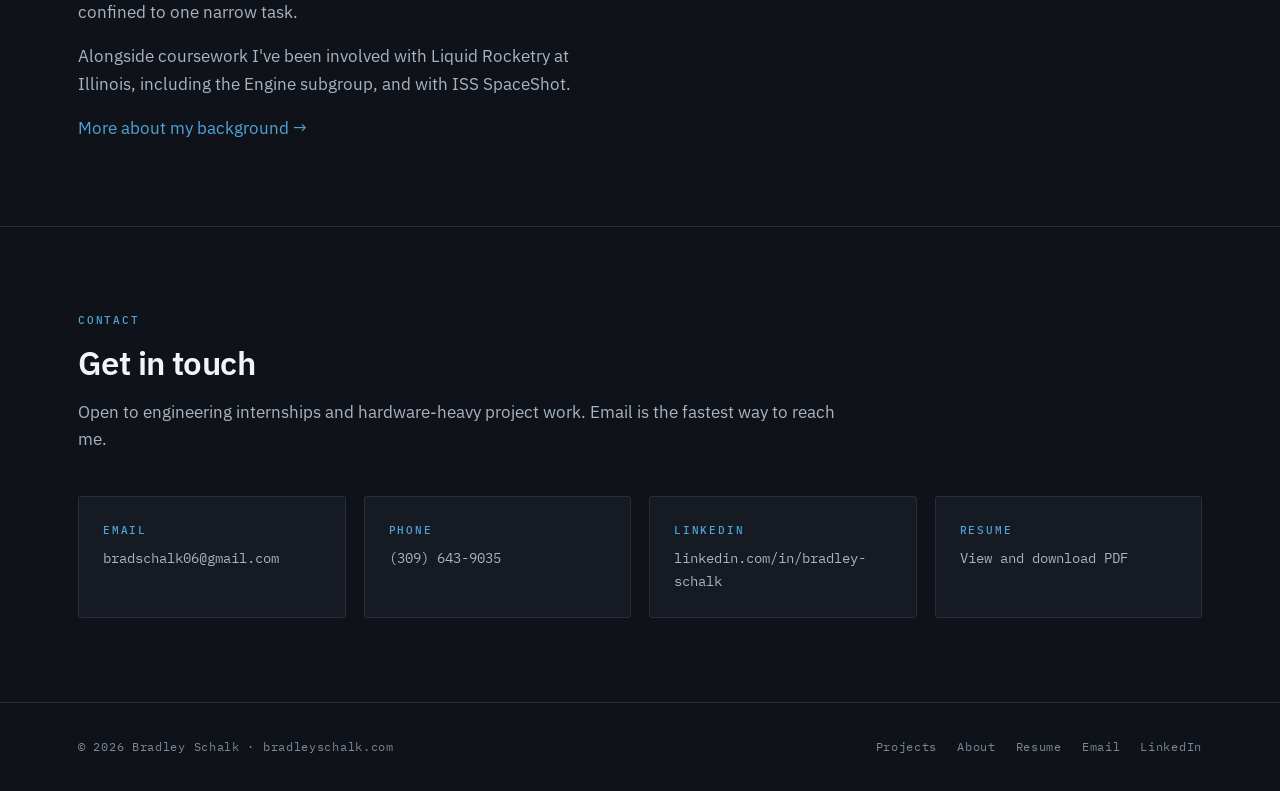
==== commit f80444bf: "Drone Homepage" ====
--- a/index.html
+++ b/index.html
@@ -159,6 +159,35 @@
 
         <div class="pcol">
           <article class="pcard">
+            <div class="pcard__media">
+              <img src="assets/images/fpv-drone/integrated-airframe-thumb.webp"
+                   alt="Custom FPV quadcopter in progress: carbon-fiber airframe with four brushless motors mounted and the flight-control stack wired in."
+                   loading="lazy" decoding="async" width="820" height="615">
+            </div>
+            <div class="pcard__body">
+              <span class="eyebrow">Electromechanical &middot; Fabrication</span>
+              <h3 class="pcard__title">
+                <a href="projects/fpv-drone.html">Custom FPV Drone | Design &amp; Integration</a>
+              </h3>
+              <p class="pcard__desc">
+                An in-progress custom FPV quadcopter built up from a bare carbon-fiber
+                frame &mdash; mounting the brushless motors, installing the flight-control
+                and power electronics, and soldering and routing every motor and power
+                connection by hand. Not yet configured or flown.
+              </p>
+              <div class="pcard__foot">
+                <ul class="tags">
+                  <li class="tag tag--accent">In progress</li>
+                  <li class="tag">Soldering</li>
+                  <li class="tag">Power distribution</li>
+                  <li class="tag">Wire routing</li>
+                  <li class="tag">System integration</li>
+                </ul>
+              </div>
+            </div>
+          </article>
+
+          <article class="pcard">
             <div class="pcard__media pcard__media--fit pcard__media--cine">
               <img src="assets/images/b36-peacemaker/nx-render-front-quarter-thumb.webp"
                    alt="Front-quarter Siemens NX render of the B-36 Peacemaker model above a cloud layer."
@@ -271,7 +300,7 @@
       </div>
 
       <div class="btn-row" style="margin-top:34px">
-        <a class="btn" href="projects/index.html">See all eight projects</a>
+        <a class="btn" href="projects/index.html">See all nine projects</a>
       </div>
     </div>
   </section>
